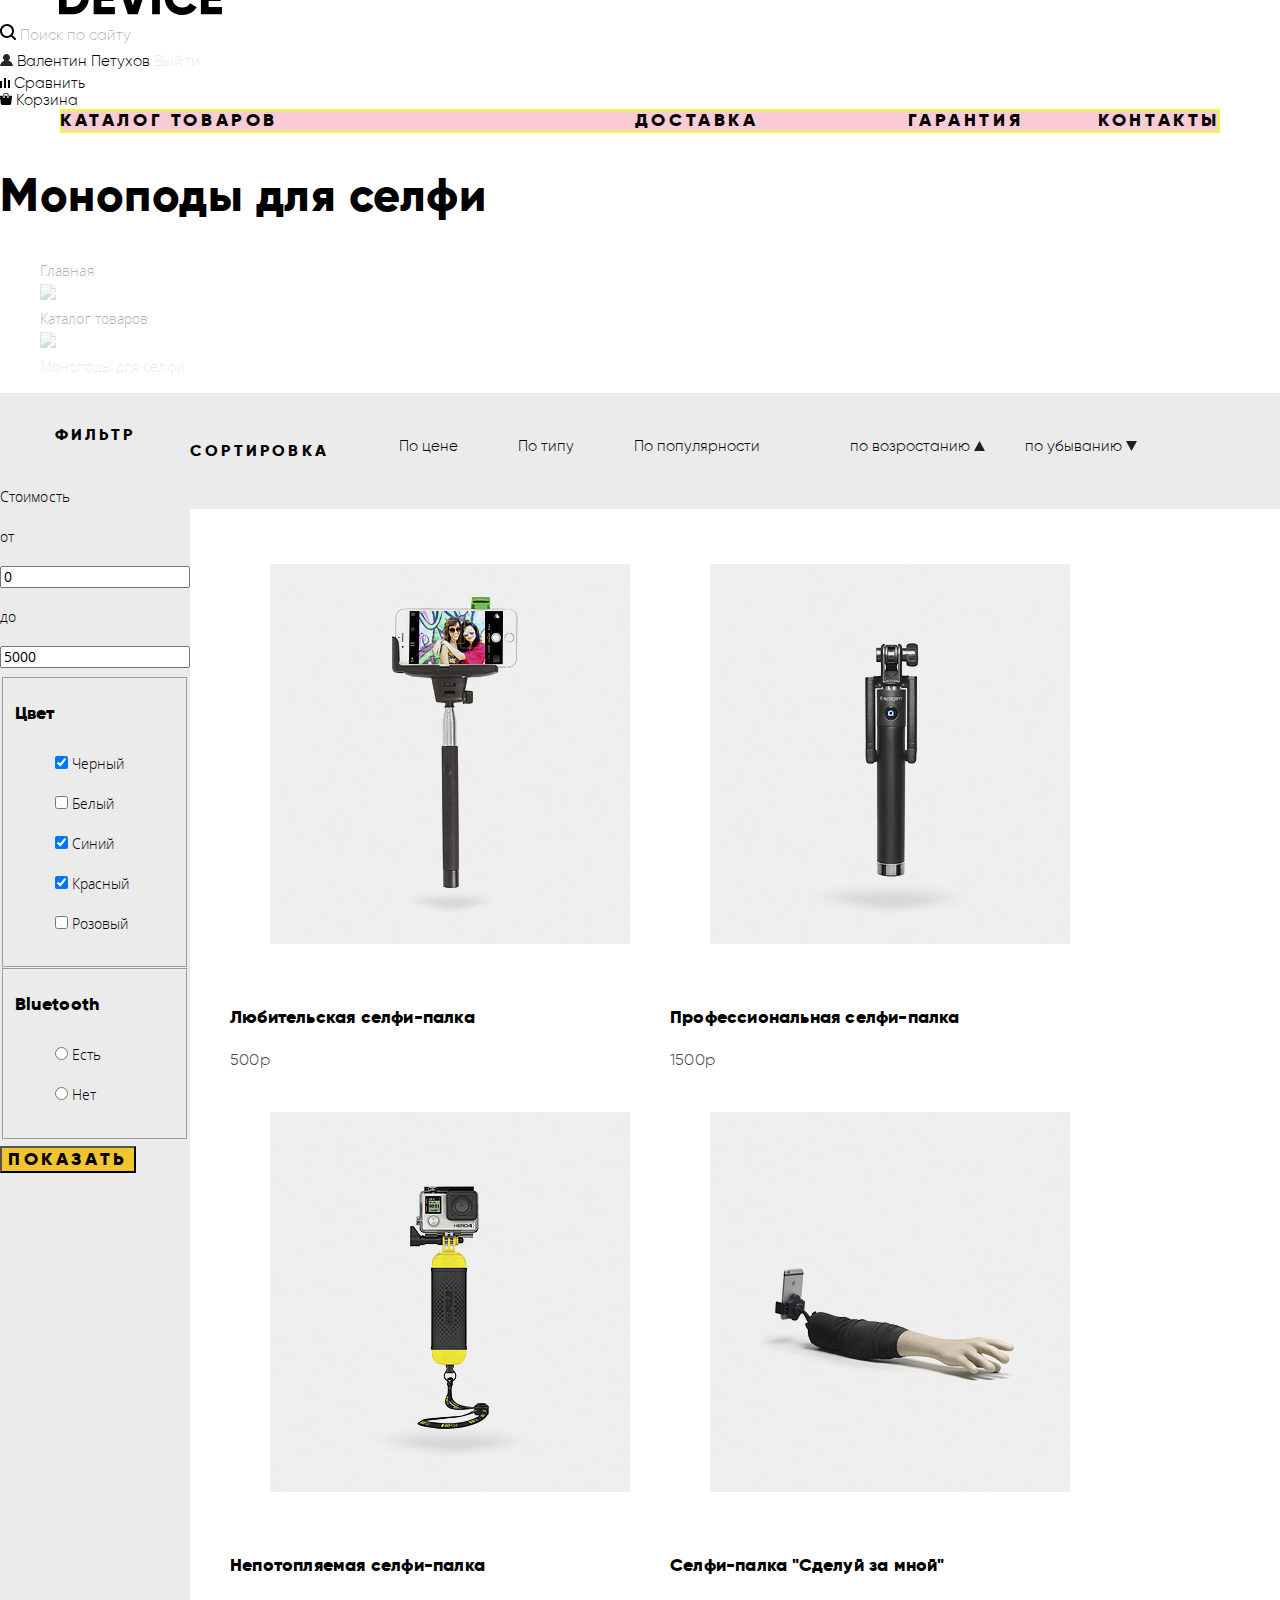
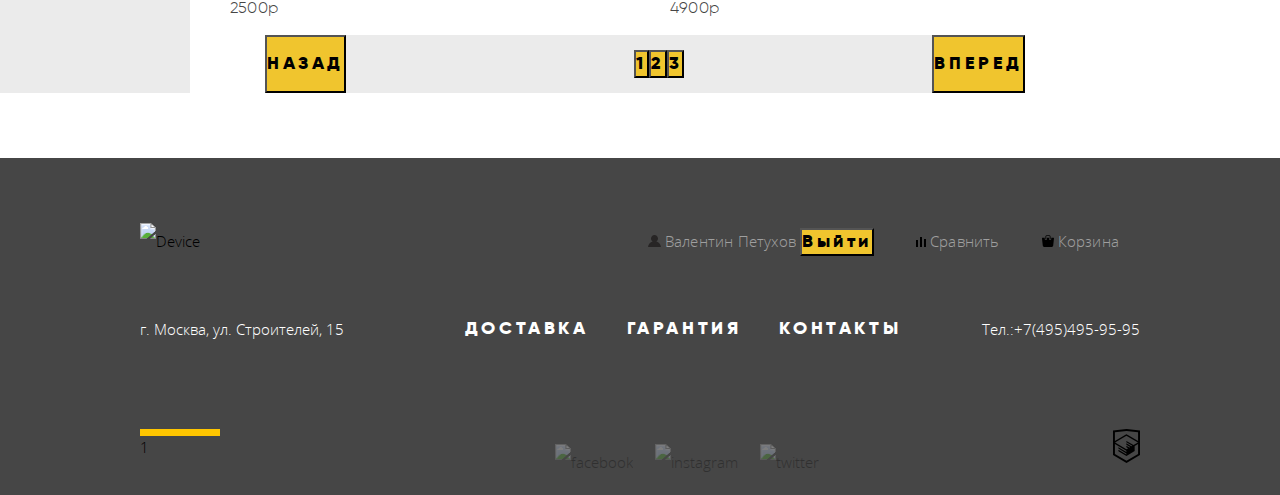
==== catalog.html @ 9c5ea867 "Update catalog.html" ====
<!DOCTYPE html>
<html lang="ru">
<head>
  <meta charset="utf-8">
  <title>Девайс каталог</title>
  <link href="css/normalize.css" rel="stylesheet">
  <link href="css/style.css" rel="stylesheet">
  </head>
  <body>
<header class="main-header">
<nav class="main-navi">
  <a class="main-header-logo" href="index.html">
    <img src="img/logo.svg"
         class="logo" alt="Device логотип"></a>
         <div class="user-navi">
           <div class="menu-items1">
           <img src="img/search.svg" alt="поиск" class="search">
           <a class="seaching" href="search.html">Поиск по сайту</a>
         </div>
         <div class="menu-items2">
           <img src="img/user.svg" alt="Войти" class="user1">
           <a href="login.html">Валентин Петухов</a>
           <a href="#" class="button-exit">Выйти</a>
         </div>
          <div class="menu-items3">
           <img src="img/compare.svg" alt="сравнить" class="compares">
           <a href="compare.html">Сравнить</a>
         </div>
         <div class="menu-items4">
           <img src="img/cart.svg" alt="корзина" class="cart">
           <a href="basket.html">Корзина</a>
         </div>
       </div>
    <div class="site-navigation">
      <ul class="catalog-lists">
          <li><a href="#">Виртуальная реальность</a></li>
          <li><a href="#">Моноподы для селфи</a></li>
          <li><a href="#">Экш-камеры</a></li>
          <li><a href="#">Фитнес-браслеты</a></li>
          <li><a href="#">Умные часы</a></li>
          <li><a href="#">Квадрокоптеры</a></li>
      </ul>
      <ul class="catalog-navigation">
        <li class="catalog-menu"><a href="catalog.html">КАТАЛОГ ТОВАРОВ</a></li>
         <li class="catalog-menu"><a href="#">ДОСТАВКА</a></li>
         <li class="catalog-menu"><a href="#">ГАРАНТИЯ</a></li>
         <li class="catalog-menu"><a href="#">КОНТАКТЫ</a></li>
       </ul>
     </div>
  </nav>
</header>
<main class="container">
  <div class="contant">
<h2 class="head">Моноподы для селфи</h2>
<ul class="breadcrumb">
  <li><a href="index.html">Главная</a></li>
  <li><img src="img/nav-arrow.svg" class="nav-arrow"></li>
  <li><a href="catalog.html">Каталог товаров</a></li>
  <li><img src="img/nav-arrow.svg" class="nav-arrow"></li>
  <li> Моноподы для селфи</li>
</ul>
<div class="main-page">
<section class="filters">
  <h3 class="filter-title">ФИЛЬТР</h3>
  <form class="filter" method="get" action="https://echo.htmlacademy.ru">
    <body>
    <div class="filter-range">
      <div class="filter-range-title">Стоимость</div>
      <div class="range-controls">
        <div class="scale">
          <div class="bar"></div>
        </div>
      <div class="price-controls">
        <label class="min-price">от <input type="text" name="min-price" value="0"></label>
        <label class="max-price">до <input type="text" name="max-price" value="5000"></label>
      </div>
        <div class="range-toggle range-toggle-min"></div>
        <div class="range-toggle range-toggle-max"></div>
      </div>
    </div>
  <fieldset><p class="filter-types"> Цвет</p>
<ul class="filter-color">
  <li class="filter-option">
  <input class="filter-input filter-input-checkbox" type="checkbox"
  name="black"  id="black" checked>
  <label for="black">Черный</label></li>
  <li class="filter-option">
  <input class="filter-input filter-input-checkbox" type="checkbox"
  name="white"  id="white">
  <label for="white">Белый</label></li>
  <li class="filter-option">
  <input class="filter-input filter-input-checkbox" type="checkbox"
  name="blue"  id="blue" checked>
  <label for="blue">Синий</label></li>
  <li class="filter-option">
  <input class="filter-input filter-input-checkbox" type="checkbox"
  name="red"  id="red" checked>
  <label for="red">Красный</label></li>
  <li class="filter-option">
  <input class="filter-input filter-input-checkbox" type="checkbox"
  name="pinl"  id="pink">
  <label for="pink">Розовый</label></li>
</ul>
      </fieldset>
    <fieldset>
      <p class="filter-types">Bluetooth</p>
<ul class="filter-Bluetooth">
      <li class="filter-option">
     <input class="filter-input filter-input-radio" type="radio"
     name="Bluetooth" value="yes" id="filter-Bluetooth-yes">
    <label for="filter-Bluetooth-yes">Есть</label></li>
    <li class="filter-option">
   <input class="filter-input filter-input-radio" type="radio"
   name="Bluetooth" value="no" id="filter-Bluetooth-no">
  <label for="filter-Bluetooth-no">Нет</label></li>
</ul>
</fieldset>
<button type="submit" class="filter-button">ПОКАЗАТЬ</button>
  </form>
  </section>
<div class="monopod-types">
  <section class="sorting">
  <h3 class="sorting-title">СОРТИРОВКА</h3>
  <ul class="sorting-type">
<li class="sort-type"><a href="#">По цене</a></li>
<li class="sort-type"><a href="#">По типу</a></li>
<li class="sort-type"><a href="#">По популярности</a></li>
</ul>
<ul class="sorting-price">
  <li class="sort-price"><a href="#">по возростанию</a>
    <img src="img/icon-up-dir.svg" class="icon-up-dir"></li>
  <li class="sort-price"><a href="#">по убыванию</a>
    <img src="img/icon-down-dir.svg" class="icon-down-dir"></li>
  </ul>
</section>
<section class="monopods">
  <ul class="monopod-item">
    <li><img src="img/item-1-jpg.jpg" alt='Любительская селфи-палка'
     class="item-jpg">
<p class="monopads-name">Любительская селфи-палка</p>
<span class="monopads-price">500р</span></li>
    <li><img src="img/item-2-jpg.jpg" alt='Профессиональная селфи-палка'
     class="item-jpg">
<p class="monopads-name">Профессиональная селфи-палка</p>
<span class="monopads-price">1500р</span></li>
    <li><img src="img/item-3-jpg.jpg" alt='Непотопляемая селфи-палка'
     class="item-jpg">
<p class="monopads-name">Непотопляемая селфи-палка</p>
<span class="monopads-price">2500р</span></li>
    <li><img src="img/item-4-jpg.jpg" alt="Селфи-палка Следуй за мной"
     class="item-jpg">
<p class="monopads-name">Селфи-палка "Сделуй за мной"</p>
<span class="monopads-price">4900р</span></li>
    </ul>
  </section>
    <section class="page">
    <button class="button gallery-button gallery-button-back"
    type="button">НАЗАД</button>
  <div class="pages-button">
    <ul class="pages">
      <li><button class="button gallery-button gallery-button-page1"
          type="button">1</button></li>
      <li><button class="button gallery-button gallery-button-page2"
          type="button">2</button></li>
      <li><button class="button gallery-button gallery-button-page3"
          type="button">3</button></li>
    </ul>
  </div>
    <button class="button gallery-button gallery-button-next"
    type="button">ВПЕРЕД</button>
  </section>
  </div>
</div>
</div>
    </main>
    <footer class="Main-footer">
      <div class="footer-contain">
      <div class="footer-top">
      <a href="index.html"> <img src="img/logo-footer.svg" alt='Device'
           class="footer-logo"></a>
    <section class="user-footer">
      <div class="footer-menu">
      <img src="img/user.svg" alt='Войти' class="footer-user">
      <a href="login.html">Валентин Петухов</a>
      <button class="button" type="submit">Выйти</button>
    </div>
    <div class="footer-menu">
      <img src="img/compare.svg" alt='сравнить' class="footer-compare">
      <a href="compare.html">Сравнить</a>
    </div>
    <div class="footer-menu">
      <img src="img/cart.svg" alt='корзина' class="footer-cart">
      <a href="basket.html">Корзина</a>
    </div>
    </section>
      </div>
      <div class="footer-middle">
  <p class="contact">г. Москва, ул. Строителей, 15</p>
  <ul class="footer-navigation">
  <li class="footer-item"><a href="delivery.html">ДОСТАВКА</a></li>
  <li class="footer-item"><a href="warranty.html">ГАРАНТИЯ</a></li>
  <li class="footer-item"><a href="contacts.html">КОНТАКТЫ</a></li>
</ul>
<p class="contact">Тел.:+7(495)495-95-95</p>
</div>
<div class="footer-bottom">
  <div class="line">1
  </div>
<section class="footer-social">
  <h2 class="visually-hidden">htmlacademy в соцсетях</h2>
  <ul class="social">
  <li class="social-page">
    <a href="https://www.facebook.com/htmlacademy">
       <img src="img/invalid-name1.svg" alt="facebook" class="layer">
     </a>
     </li>
  <li class="social-page">
    <a href="https://www.instagram.com/htmlacademy/">
      <img src="img/invalid-name2.svg" alt="instagram" class="layer">
     </a>
   </li>
  <li class="social-page">
    <a href="https://twitter.com/htmlacademy_ru">
      <img src="img/invalid-name3.svg" alt="twitter" class="layer">
    </a>
  </li>
      </ul>
  </section>
  <a href="https://htmlacademy.ru/intensive/htmlcss">
    <img src="img/logo-html.svg" alt='html-academy логотип'
     class="logo-html"></a>
   </div>
 </div>
      </footer>
    </body>
  </html>
---- css/style.css ----
@font-face {
  font-family:'Gilroy';
  src: url('../web/gilroylight.woff2') format('woff2');
  src: url('../web/gilroylight.woff') format('woff');
  font-weight: 300;
  font-style: normal;
}

@font-face {
  font-family:'Gilroy';
  src: url('../web/gilroyextrabold.woff2') format('woff2');
  src: url('../web/gilroyextrabold.woff') format('woff');
  font-weight: 800;
  font-style: normal;
}

@font-face {
  font-family:'Opensans';
  src: url('../web/opensans.woff2') format('woff2');
  src: url('../web/opensans.woff') format('woff');
  font-weight: 400;
  font-style: normal;
}

@font-face {
  font-family:'Opensans';
  src: url('../web/opensanslight.woff2') format('woff2');
  src: url('../web/opensanslight.woff') format('woff');
  font-weight: 300;
  font-style: normal;
}

body {
  margin: 0;
  padding: 0;

  font-family: Gilroy, "Arial Black", sans-serif;
  font-size: 15px;
  font-weigth: 300;
  line-heigth: 2;
  text-transform: "uppercase";
  background-color: #ffffff;
}

a {
  text-decoration: none;
  color: #000000;
}

a:hover {
  opacity: 0.6;
}

a:active {
  opacity:0.3;
}

h2 {
  font-family: Gilroy, "Arial Black", sans-serif;
  font-size: 47px;
  font-weight: 800;
  line-height: 1.02;
  letter-spacing: 0.5px;
  color: #000000;
}

img {
  max-width: 100%;
  height: auto;
}

.visually-hidden:not(:focus):not(:active),
input[type="checkbox"].visually-hidden,
input[type="radio"].visually-hidden {
  position: absolute;

  width: 1px;
  height: 1px;
  margin: -1px;
  border: 0;
  padding: 0;

  white-space: nowrap;

  clip-path: inset(100%);
  clip: rect(0 0 0 0);
  overflow: hidden;
}

.logo{
padding: 0px;
margin-left: 59px;
margin-top: -20px;
margin-bottom: 5px;
}

.main-navigation {
  font-family: OpenSans, Arial, sans-serif;
  font-size: 15px;
  font-weight: 300;
  line-height: 2;
  letter-spacing: 0.2px;
  color: #000000;
  background-color: #f7e296;

  width: auto;
  min-height: 300px;
  margin: 40px 140px;
  padding: 0;
}

.user-navigation {
  font-family: OpenSans, Arial, sans-serif;
  font-size: 15px;
  font-weight: 300;
  line-height: 2;
  letter-spacing: 0.15px;

  padding: 0px;
  margin-left: 60px;
  margin-right: 60px;
  margin-top: 35px;
  margin-bottom: 51px;


  display: flex;
  justify-content: space-between;

  background: rgba(234, 255, 45, 0.2);
  box-shadow: inset 0 0 0 2px rgb(234, 255, 45);
}

.main-menu{
  padding: 0px;
  margin: 0px;
  list-style: none;

  display: flex;
}

.menu {
  padding: 0;
  padding-left: 40px;
}

.menu.item1 {
  width: 440px;
  padding: 0;
}

.seaching {
  color: rgba(0, 0, 0, 0.3);
}

.site-navigation {
  font-family: Gilroy, "Arial Black", sans-serif;
  font-size: 18px;
  font-weight: 800;
  line-height: 1.33;
  letter-spacing: 3.6px;
  color: #000000;

  margin-left: 60px;
  margin-right: 60px;

  background: rgba(234, 0, 45, 0.2);
  box-shadow: inset 0 0 0 2px rgb(234, 255, 45);
}

.catalog-navigation {
  display: flex;
  padding: 0;
  margin: 0;
}

.catalog-navigation li:nth-child(1) {
  width: 500px;
  margin: 0;
  }

.catalog-navigation li:nth-last-child(1) {
  margin: 0;
}

.catalog-menu {
  display: flex;
  justify-content: space-between;
  padding: 0;
  margin: 0 auto;
}

.catalog-lists {
  display: none;
}

li.catalog-menu.1:hover .catalog-list {
  display: block;
}

.visually-hidden {
  position: absolute;

  width: 1px;
  height: 1px;

  clip: rect(0, 0, 0, 0);
}

.slides{
  min-width: 1129px;
  margin-bottom: 106px;
}

.container2 {
  width: 1129px;
  margin: 0 auto;
  padding: 0 20px;
}

.slider {
  position: relative;

  color: #000000;
}

.slider-list {
  margin: 0;
  padding: 0;

  list-style: none;
}

.slide {
  display:
}

.slider-item {
  min-height: 490px;
  display: flex;
  justify-content:space-between;


  background: rgba(234, 0, 45, 0.2);
  box-shadow: inset 0 0 0 2px rgb(234, 0, 45);
}

.slider-img {
  width: 530px;
  padding: 0;
  margin: 0;
}

.slider-text {
  width: 600px;
  padding: 0px;
  margin: 0px;

  position: relative;
}

.slide-title {
  margin: 0 auto;
  margin-bottom: 30px;

  font-size: 47px;
  line-height: 56px;
  font-weight: 800;
}

.good{
  padding: 0px;
  margin: 0px;
  margin-bottom: 62px;
}

.button {
    font-family: Gilroy, "Arial Black", sans-serif;
    font-size: 18px;
    font-weight: 800;
    line-height: 1.33;
    letter-spacing: 3.6px;
    color: #000000;
    background-color: #f0c52e;

    padding: 0px;
    margin: 0px;
}

.table {
  padding: 0px;
  margin: 0px;
  margin-top: 76px;
}

.button:hover {
  background: linear-gradient(to bottom, #f58669 0%, #ec6f5e 100%);
  box-shadow: 0 2px 2px rgba(172, 16, 0, 1);
}

.button:active {
  background: linear-gradient(to bottom, #d84732 0%, #e1613e 100%);
  box-shadow: inset 0 2px 2px rgba(172, 16, 0, 1);
}

.slider-controls {
  position: absolute;
  top: 50px;
  right: 50px;
  z-index: 0;

  font-size: 0;
}

.slider-controls label {
  display: inline-block;
  width: 12px;
  height: 12px;
  margin-right: 8px;

  vertical-align: top;

  background-color: transparent;
  border: 2px solid #000000;
  border-radius: 50%;
  cursor: pointer;
}

#product-1:checked ~ .slides #slide1,
#product-2:checked ~ .slides #slide2,
#product-3:checked ~ .slides #slide3 {
  display: flex;
}

#product-1:checked ~ .slides label[for="product-1"],
#product-2:checked ~ .slides label[for="product-2"],
#product-3:checked ~ .slides label[for="product-3"] {
  background-color: #000000;
}

.catalog-lists {
  font-family: OpenSans, Arial, sans-serif;
  font-size: 15px;
  font-weight: 300;
  line-height: 2.4;
  letter-spacing: 0.2px;
  color: #000000;
  list-style: none;
}

.catalog-navigation {
  list-style: none;
}

.connect {
justify-content: space-around;}

.about-us,
.contacts {
 font-family: OpenSans, Arial, sans-serif;
 font-size: 15px;
 font-weight: 300;
 line-height: 2;
 color: #464646;
 margin: 95px 139px;
 }

 .mapjpg {
   margin-top: 45px;
   margin-bottom: 80px;
 }

 .about-us {
   width: 462px;
 }

 .connect {
   display:flex;
 }

.delivery-company {
  font-family: Gilroy, "Arial Black", sans-serif;
  font-size: 16px;
  font-weight: 800;
  line-height: 2.5;
  color: #000000;
  list-style: none;

  margin-top: 80px;
  margin-bottom: 80px;
}

.delivery-about {
  min-height: 315px;
}

.choose {
  min-height: 90px;
}

.more {
  font-family: Gilroy, "Arial Black", sans-serif;
  font-size: 18px;
  font-weight: 800;
  line-height: 1.33;
  letter-spacing: 3.6px;
  color: #000000;
  background-color: #f0c52e;
}

.good {
  font-family: OpenSans, Arial, sans-serif;
  font-size: 15px;
  font-weight: 300;
  line-height: 2;
  letter-spacing: 0.2px;
  color: #464646;
}

.descriotion-value {
  font-family: Gilroy, "Arial Black", sans-serif;
  font-size: 36px;
  font-weight: 300;
  line-height: 1.33;
  letter-spacing: 0.4px;
  color: #000000;
}

.descriotion-name {
  font-family: OpenSans, Arial, sans-serif;
  font-size: 13px;
  font-weight: 300;
  line-height: 1.54;
  letter-spacing: 0.1px;
  color: #464646;
}

.goods-navigation {
  font-family: Gilroy, "Arial Black", sans-serif;
  font-size: 18px;
  font-weight: 800;
  line-height: 1.33;
  letter-spacing: 0.2px;
  color: #000000;
  margin: 120px 140px;
  padding: 0;
}

.products-catalog {
  width: 1160px;
  margin: 0 auto;
  display:flex;
  list-style: none;
  justify-content: space-between;

  font-family: Gilroy, "Arial Black", sans-serif;
  font-size: 18px;
  font-weight: 800;
  line-height: 1.33;
  letter-spacing: 0.2px;
  color: #000000;
}

.products-item {
  max-width: 160px;
  padding: 0px;
  margin: 20px;
}

.navi-catalog {
  width: 160px;
  height: 160px;
  margin-bottom: 39px;

  background-color: rgba(240, 197, 46, 0.5);
  display: flex;
  justify-content: center;
  align-items:center;
}

.user-sell {
  font-family: Gilroy, "Arial Black", sans-serif;
  font-size: 18px;
  font-weight: 800;
  letter-spacing: 3.6px;
  background: #e5e5e5;
  list-style: none;

  /*position: absolute;*/
}

.slides-page {
  display: flex;
  min-height: 288px;
  justify-content: center;
}

.slide-title2 {
  margin-bottom: 30px;

  font-size: 47px;
  line-height: 56px;
  font-weight: 800;
  }

.foruser {
  width: 160px;
  height: 6px;
  background-color: #f0c52e;
  margin-bottom: 55px;
}

.sell {
  background: #e5e5e5;
  list-style: none;
  width: 100%;
}

.brend{
  margin: 0 auto;
}

.brends {
  opacity: 0.2;
  list-style: none;
  margin: 94px 140px;
  display: flex;
}

.brends-logo {
  margin: 0 20px;
}

.brends:hover {
  opacity: 1;
}

.modal,
.visually-hidden {
  display: none;
}

footer {
   font-family: OpenSans, Arial, sans-serif;
   font-size: 15px;
   font-weight: 300;
   line-height: 2.4;
   background-color: #464646;
}

.user-footer a {
   opacity: 0.7;
   font-family: OpenSans, Arial, sans-serif;
   font-size: 15px;
   font-weight: 300;
   line-height: 2.4;
   letter-spacing: 0.2px;
   color: rgba(255, 255, 255, 0.7);
}

.footer-navigation {
  font-family: Gilroy, "Arial Black", sans-serif;
  font-size: 18px;
  font-weight: 800;
  line-height: 1.33;
  letter-spacing: 3.6px;
  color: #ffffff;
  list-style: none;
}

.footer-navigation a {
  color: #ffffff;
  align-items: center;
}

.contact {
  font-family: OpenSans, Arial, sans-serif;
  font-size: 15px;
  font-weight: 300;
  line-height: 2;
  color: #ffffff;
}

.social {
  opacity: 0.3;
  display: flex;
  list-style: none;
}

.footer-top {
  display:flex;
  justify-content: space-between;
  padding-top: 65px;
  margin: 0 140px;
  margin-top: 65px;
  margin-bottom: 40px;
}

.user-footer {
  display: flex;
}

.footer-menu {
padding: 0 21px;
  }

.footer-middle {
  display:flex;
  justify-content: space-between;
  margin: 0 140px;
  margin-bottom: 70px;
}

.footer-navigation {
  display: flex;
}

.footer-item {
padding: 0 19px;
}

.footer-bottom {
  display:flex;
  justify-content: space-between;
  margin: 0 140px;
}

.social-page {
padding: 0 11px;
}

.line {
  width: 80px;
  height: 7px;
  background-color: #ffc600;
}

.button-exit {
  opacity: 0.3;
  font-family: OpenSans, Arial, sans-serif;
  font-size: 15px;
  font-weight: 300;
  line-height: 2;
  letter-spacing: 0.2px;
  color: rgba(0, 0, 0, 0.3);
}

.breadcrumb {
  list-style: none;
}

.breadcrumb {
 opacity: 0.3;
 font-family: OpenSans, Arial, sans-serif;
 font-size: 14px;
 font-weight: 300;
 line-height: 1.71;
 letter-spacing: 0.1px;
 color: rgba(0, 0, 0, 0.3);
}

h3 {
  font-family: Gilroy, "Arial Black", sans-serif;
  font-size: 16px;
  font-weight: 800;
  line-height: 1.5;
  letter-spacing: 3.2px;
  color: #000000;
}

.main-page {
  display: flex;
}

.monopod-types {
  display: flex;
}

.sorting {
  width: 1479px;
  display: flex;
  background-color: #ebebeb;
  padding-top: 30px;
  padding-bottom: 30px;
}

.filters {
  width: 467px;
  background-color: #ebebeb;
}

.filter-title {
  padding: 0;
  margin: 30px auto;
  text-align: center;
}

.filter-color {
  list-style: none;
}

.filter-Bluetooth {
  list-style: none;
}

.sorting-type {
  list-style: none;
  display: flex;
}

.sorting-price {
  list-style: none;
  display: flex;
}

.monopods {
  width: 1000px;
  display: flex;
  list-style: none;
  flex-wrap: wrap;
}

.monopod-types {
  width: 1439px;
  list-style: none;
  display: flex;
  flex-wrap: wrap;
}

.monopod-item {
  list-style: none;
  display: flex;
  flex-wrap: wrap;
}

.item-jpg {
  padding: 0px;
  margin: 40px;
}

.page {
  width: 760px;
  display: flex;
  justify-content: space-between;
  margin-left: 75px;
  margin-right: 140px;
}

.pages {
  list-style: none;
  display: flex;
}

.filters {
  font-family: OpenSans, Arial, sans-serif;
  font-size: 14px;
  font-weight: 300;
  line-height: 2.86;
  letter-spacing: 0.1px;
  color: #000000;
}

.filter-types {
  font-family: Gilroy, "Arial Black", sans-serif;
  font-size: 18px;
  font-weight: 800;
  line-height: 1.33;
  letter-spacing: 0.2px;
  color: #000000;
}

.filter-button {
  font-family: Gilroy, "Arial Black", sans-serif;
  font-size: 18px;
  font-weight: 800;
  letter-spacing: 3.6px;
  color: #000000;
  background-color: #f0c52e;
}

.sorting-types {
  font-family: OpenSans, Arial, sans-serif;
  font-size: 14px;
  line-height: 1.29;
  color: #000000;
}

.sort-type {
  margin: 0 30px;
}

.sort-price {
  margin: 0 20px;
}

.monopads-name {
  font-family: Gilroy "Arial Black", sans-serif;
  font-size: 18px;
  font-weight: 800;
  line-height: 1.33;
  letter-spacing: 0.2px;
  color: #000000;
}

.monopads-price {
  font-family: Gilroy, "Arial Black", sans-serif;
  font-size: 16px;
  font-weight: 300;
  line-height: 1.5;
  letter-spacing: 0.2px;
  color: #464646;
}

.page {
  background-color: #ebebeb;
}
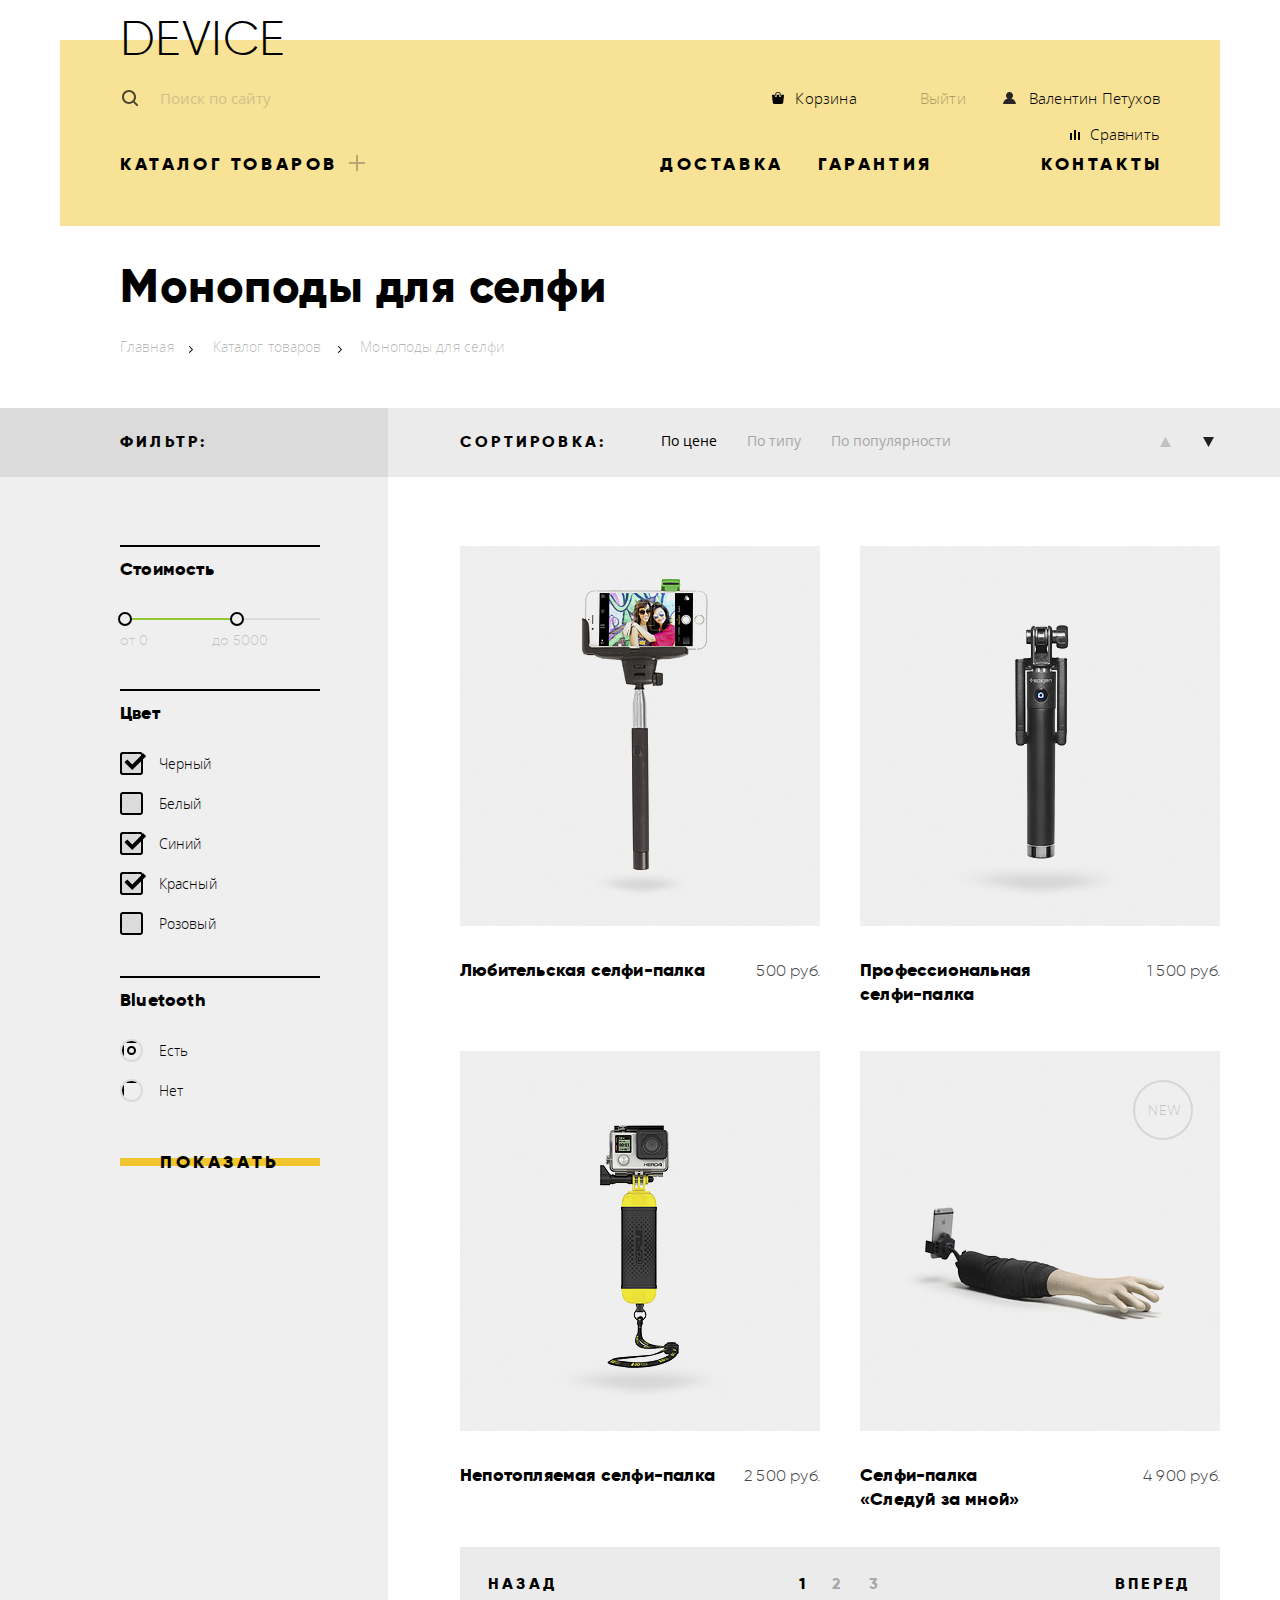
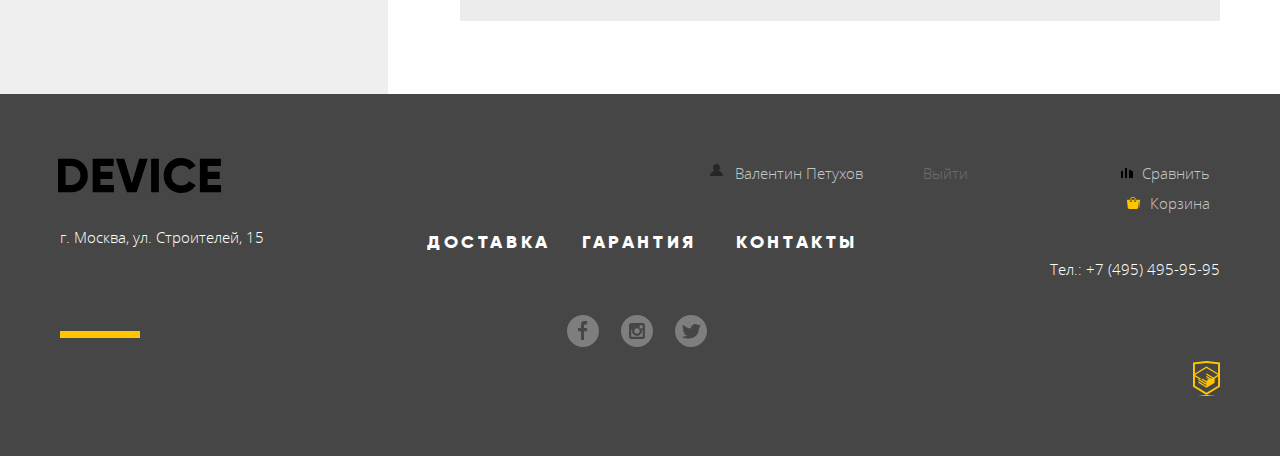
==== commit bec7a0bf: "Update catalog.html" ====
--- a/catalog.html
+++ b/catalog.html
@@ -1,236 +1,227 @@
+
 <!DOCTYPE html>
 <html lang="ru">
 <head>
   <meta charset="utf-8">
-  <title>Девайс каталог</title>
-  <link href="css/normalize.css" rel="stylesheet">
-  <link href="css/style.css" rel="stylesheet">
-  </head>
-  <body>
-<header class="main-header">
-<nav class="main-navi">
-  <a class="main-header-logo" href="index.html">
-    <img src="img/logo.svg"
-         class="logo" alt="Device логотип"></a>
-         <div class="user-navi">
-           <div class="menu-items1">
-           <img src="img/search.svg" alt="поиск" class="search">
-           <a class="seaching" href="search.html">Поиск по сайту</a>
-         </div>
-         <div class="menu-items2">
-           <img src="img/user.svg" alt="Войти" class="user1">
-           <a href="login.html">Валентин Петухов</a>
-           <a href="#" class="button-exit">Выйти</a>
-         </div>
-          <div class="menu-items3">
-           <img src="img/compare.svg" alt="сравнить" class="compares">
-           <a href="compare.html">Сравнить</a>
-         </div>
-         <div class="menu-items4">
-           <img src="img/cart.svg" alt="корзина" class="cart">
-           <a href="basket.html">Корзина</a>
-         </div>
-       </div>
-    <div class="site-navigation">
-      <ul class="catalog-lists">
-          <li><a href="#">Виртуальная реальность</a></li>
-          <li><a href="#">Моноподы для селфи</a></li>
-          <li><a href="#">Экш-камеры</a></li>
-          <li><a href="#">Фитнес-браслеты</a></li>
-          <li><a href="#">Умные часы</a></li>
-          <li><a href="#">Квадрокоптеры</a></li>
+  <title>HTML Academy: Девайс</title>
+  <link rel="stylesheet" href="css/normalize.css">
+  <link rel="stylesheet" href="css/style.css">
+</head>
+<body>
+  <header class="catalog-header container">
+    <div class="center clearfix">
+        <a class="logo" href="index.html">
+          DEVICE
+        </a>
+      <form class="search-form" action="https://echo.htmlacademy.ru" method="post">
+        <input type="search" name="search" placeholder="Поиск по сайту">
+        <input type="submit" name="submit" value="Найти">
+      </form>
+      <div class="user-block">
+        <a class="enter" href="profile.html">Валентин Петухов</a>
+        <a class="exit" href="logout.html">Выйти</a>
+        <a class="basket" href="basket.html">Корзина</a>
+        <a class="compare" href="compare.html">Сравнить</a>
+      </div>
+      <nav class="main-nav">
+        <ul class="main-catalog">
+          <li>
+            <a class="index-catalog main-links" href="catalog.html">Каталог товаров</a>
+            <ul class="catalog-add">
+              <li><a href="virtual.html">Виртуальная реальность</a></li>
+              <li><a href="bracelets.html">Фитнесс-браслеты</a></li>
+              <li><a href="cameras.html">Квадрокоптеры</a></li>
+              <li><a href="monopods.html">Моноподы для селфи</a></li>
+              <li><a href="clocks.html">Умные часы</a></li>
+              <li><a href="cameras.html">Экшн-камеры</a></li>
+            </ul>
+          </li>
+          <li><a class="main-links" href="delivery.html">Доставка</a></li>
+          <li><a class="main-links" href="warranty.html">Гарантия</a></li>
+          <li><a class="main-links" href="contacts.html">Контакты</a></li>
+        </ul>
+      </nav>
+    </div>
+  </header>
+  <main class="catalog-main">
+    <section class="catalog-tittle container">
+      <h1>Моноподы для селфи</h1>
+      <ul class="breadscrumbs">
+        <li>
+          <a href="index.html">Главная</a>
+        </li>
+        <li>
+          <a href="#">Каталог товаров</a>
+        </li>
+        <li>
+          <a class="current">Моноподы для селфи</a>
+        </li>
       </ul>
-      <ul class="catalog-navigation">
-        <li class="catalog-menu"><a href="catalog.html">КАТАЛОГ ТОВАРОВ</a></li>
-         <li class="catalog-menu"><a href="#">ДОСТАВКА</a></li>
-         <li class="catalog-menu"><a href="#">ГАРАНТИЯ</a></li>
-         <li class="catalog-menu"><a href="#">КОНТАКТЫ</a></li>
-       </ul>
-     </div>
-  </nav>
-</header>
-<main class="container">
-  <div class="contant">
-<h2 class="head">Моноподы для селфи</h2>
-<ul class="breadcrumb">
-  <li><a href="index.html">Главная</a></li>
-  <li><img src="img/nav-arrow.svg" class="nav-arrow"></li>
-  <li><a href="catalog.html">Каталог товаров</a></li>
-  <li><img src="img/nav-arrow.svg" class="nav-arrow"></li>
-  <li> Моноподы для селфи</li>
-</ul>
-<div class="main-page">
-<section class="filters">
-  <h3 class="filter-title">ФИЛЬТР</h3>
-  <form class="filter" method="get" action="https://echo.htmlacademy.ru">
-    <body>
-    <div class="filter-range">
-      <div class="filter-range-title">Стоимость</div>
-      <div class="range-controls">
-        <div class="scale">
-          <div class="bar"></div>
-        </div>
-      <div class="price-controls">
-        <label class="min-price">от <input type="text" name="min-price" value="0"></label>
-        <label class="max-price">до <input type="text" name="max-price" value="5000"></label>
-      </div>
-        <div class="range-toggle range-toggle-min"></div>
-        <div class="range-toggle range-toggle-max"></div>
+    </section>
+    <section class="tittles-wr">
+      <div class="container">
+        <h2 class="filter-tittle">Фильтр:</h2>
+        <div class="catalog-sort">
+          <h2>Сортировка:</h2>
+          <div class="catalog-sort-direction">
+             <a class="btn-up" href="#">up</a>
+             <a class="btn-down current">down</a>
+          </div>
+          <div class="catalog-sort-type">
+             <a class="current">По цене</a>
+             <a href="#">По типу</a>
+             <a href="#">По популярности</a>
+          </div>
+        </div>
+      </div>
+    </section>
+    <section class="content-wr">
+      <div class="height-alignment container">
+        <div class="catalog-filter">
+          <form class="filter-form" action="https://echo.htmlacademy.ru" method="post">
+            <fieldset>
+              <legend class="form-legend">Стоимость</legend>
+              <div class="range-controls">
+                <div class="scale">
+                  <div class="bar"></div>
+                </div>
+                <div class="toggle toggle-min"></div>
+                <div class="toggle toggle-max"></div>
+              </div>
+              <div class="selected-price">
+                <span>от 0</span>
+                <span>до 5000</span>
+              </div>
+            </fieldset>
+            <fieldset>
+              <legend class="form-legend">Цвет</legend>
+              <input class="filter-checkbox" type="checkbox" name="black" id="black" checked>
+              <label for="black">Черный</label>
+              <input class="filter-checkbox" type="checkbox" name="white" id="white">
+              <label for="white">Белый</label>
+              <input class="filter-checkbox" type="checkbox" name="blue" id="blue" checked>
+              <label for="blue">Синий</label>
+              <input class="filter-checkbox" type="checkbox" name="red" id="red" checked>
+              <label for="red">Красный</label>
+              <input class="filter-checkbox" type="checkbox" name="pink" id="pink">
+              <label for="pink">Розовый</label>
+            </fieldset>
+            <fieldset>
+              <legend class="form-legend">Bluetooth</legend>
+              <input class="filter-radio" type="radio" value="Есть" name="bluetooth" id="bth-yes" checked>
+              <label for="bth-yes">Есть</label>
+              <input class="filter-radio" type="radio" value="Нет" name="bluetooth" id="bth-no">
+              <label for="bth-no">Нет</label>
+            </fieldset>
+            <button class="device-btn" type="submit">Показать</button>
+          </form>
+        </div>
+        <div class="catalog-items">
+          <div class="found-items">
+            <article class="object-item">
+              <img class="object-img" src="img/item-1-jpg.jpg" width="360" height="380" alt="item-1">
+              <div class="object-action">
+                <a class="object-action-buy device-btn" href="basket.html">В корзину</a>
+                <a class="object-action-compare" href="#">Добавить к сравнению</a>
+              </div>
+              <a class="object-name" href="amateur-selfie-stick.html">Любительская селфи-палка</a>
+              <span>500 руб.</span>
+            </article>
+            <article class="object-item">
+              <img class="object-img" src="img/item-2-jpg.jpg" width="360" height="380" alt="item-2">
+              <div class="object-action">
+                <a class="object-action-buy device-btn" href="basket.html">В корзину</a>
+                <a class="object-action-compare" href="#">Добавить к сравнению</a>
+              </div>
+              <a class="object-name" href="pro-selfie-stick.html">
+                Профессиональная<br>
+                селфи-палка
+              </a>
+              <span>1 500 руб.</span>
+            </article>
+            <article class="object-item">
+              <img class="object-img" src="img/item-3-jpg.jpg" width="360" height="380" alt="item-3">
+              <div class="object-action">
+                <a class="object-action-buy device-btn" href="basket.html">В корзину</a>
+                <a class="object-action-compare" href="#">Добавить к сравнению</a>
+              </div>
+              <a class="object-name" href="unsinkable-selfie-stick.html">Непотопляемая селфи-палка</a>
+              <span>2 500 руб.</span>
+            </article>
+            <article class="object-item new">
+              <img class="object-img" src="img/item-4-jpg.jpg" width="360" height="380" alt="item-4">
+              <div class="object-action">
+                <a class="object-action-buy device-btn" href="basket.html">В корзину</a>
+                <a class="object-action-compare" href="#">Добавить к сравнению</a>
+              </div>
+              <a class="object-name" href="follow-me-selfie-stick.html">
+                Селфи-палка<br>
+                «Следуй за мной»
+              </a>
+              <span>4 900 руб.</span>
+            </article>
+          </div>
+          <ul class="catalog-nav">
+            <li class="catalog-nav-prev">
+              <a class="nav-prev-next" href="#/prev/">Назад</a>
+            </li>
+            <li>
+              <a class="current">1</a>
+            </li>
+            <li>
+              <a href="#/2/">2</a>
+            </li>
+            <li>
+              <a href="#/3/">3</a>
+            </li>
+            <li class="catalog-nav-next">
+              <a class="nav-prev-next" href="#/next/">Вперед</a>
+            </li>
+          </ul>
+        </div>
+      </div>
+    </section>
+  </main>
+  <footer class="index-footer">
+    <div class="container clearfix">
+      <div class="footer-left">
+        <a href="index.html">
+          <img src="img/logo.svg" class="logo-footer">
+        </a>
+        <p>
+          г. Москва, ул. Строителей, 15
+        </p>
+      </div>
+      <div class="footer-center">
+        <div class="footer-links">
+          <a href="delivery.html">Доставка</a>
+          <a href="warranty.html">Гарантия</a>
+          <a href="contacts.html">Контакты</a>
+        </div>
+        <div class="footer-social">
+          <a class="social-btn social-btn-fb" href="https://www.facebook.com/device-shop/">
+            <img src="img/invalid-name1.svg" class="layer">Фейсбук</a>
+          <a class="social-btn social-btn-inst" href="https://www.instagram.com/device-shop/">
+            <img src="img/invalid-name2.svg" class="layer">Инстаграм</a>
+          <a class="social-btn social-btn-tw" href="https://twitter.com/device-shop/">
+            <img src="img/invalid-name3.svg" class="layer">Твиттер</a>
+        </div>
+      </div>
+      <div class="footer-right">
+        <div class="footer-user-block catalog">
+          <a class="enter" href="profile.html">Валентин Петухов</a>
+          <a class="exit" href="logout.html">Выйти</a>
+          <a class="footer-compare" href="compare.html">Сравнить</a>
+          <a class="footer-basket" href="basket.html">Корзина</a>
+        </div>
+        <div class="telephone">
+          Тел.: +7 (495) 495-95-95
+        </div>
+        <div class="copyright">
+          <a href="https://htmlacademy.ru">HTML Academy</a>
+        </div>
       </div>
     </div>
-  <fieldset><p class="filter-types"> Цвет</p>
-<ul class="filter-color">
-  <li class="filter-option">
-  <input class="filter-input filter-input-checkbox" type="checkbox"
-  name="black"  id="black" checked>
-  <label for="black">Черный</label></li>
-  <li class="filter-option">
-  <input class="filter-input filter-input-checkbox" type="checkbox"
-  name="white"  id="white">
-  <label for="white">Белый</label></li>
-  <li class="filter-option">
-  <input class="filter-input filter-input-checkbox" type="checkbox"
-  name="blue"  id="blue" checked>
-  <label for="blue">Синий</label></li>
-  <li class="filter-option">
-  <input class="filter-input filter-input-checkbox" type="checkbox"
-  name="red"  id="red" checked>
-  <label for="red">Красный</label></li>
-  <li class="filter-option">
-  <input class="filter-input filter-input-checkbox" type="checkbox"
-  name="pinl"  id="pink">
-  <label for="pink">Розовый</label></li>
-</ul>
-      </fieldset>
-    <fieldset>
-      <p class="filter-types">Bluetooth</p>
-<ul class="filter-Bluetooth">
-      <li class="filter-option">
-     <input class="filter-input filter-input-radio" type="radio"
-     name="Bluetooth" value="yes" id="filter-Bluetooth-yes">
-    <label for="filter-Bluetooth-yes">Есть</label></li>
-    <li class="filter-option">
-   <input class="filter-input filter-input-radio" type="radio"
-   name="Bluetooth" value="no" id="filter-Bluetooth-no">
-  <label for="filter-Bluetooth-no">Нет</label></li>
-</ul>
-</fieldset>
-<button type="submit" class="filter-button">ПОКАЗАТЬ</button>
-  </form>
-  </section>
-<div class="monopod-types">
-  <section class="sorting">
-  <h3 class="sorting-title">СОРТИРОВКА</h3>
-  <ul class="sorting-type">
-<li class="sort-type"><a href="#">По цене</a></li>
-<li class="sort-type"><a href="#">По типу</a></li>
-<li class="sort-type"><a href="#">По популярности</a></li>
-</ul>
-<ul class="sorting-price">
-  <li class="sort-price"><a href="#">по возростанию</a>
-    <img src="img/icon-up-dir.svg" class="icon-up-dir"></li>
-  <li class="sort-price"><a href="#">по убыванию</a>
-    <img src="img/icon-down-dir.svg" class="icon-down-dir"></li>
-  </ul>
-</section>
-<section class="monopods">
-  <ul class="monopod-item">
-    <li><img src="img/item-1-jpg.jpg" alt='Любительская селфи-палка'
-     class="item-jpg">
-<p class="monopads-name">Любительская селфи-палка</p>
-<span class="monopads-price">500р</span></li>
-    <li><img src="img/item-2-jpg.jpg" alt='Профессиональная селфи-палка'
-     class="item-jpg">
-<p class="monopads-name">Профессиональная селфи-палка</p>
-<span class="monopads-price">1500р</span></li>
-    <li><img src="img/item-3-jpg.jpg" alt='Непотопляемая селфи-палка'
-     class="item-jpg">
-<p class="monopads-name">Непотопляемая селфи-палка</p>
-<span class="monopads-price">2500р</span></li>
-    <li><img src="img/item-4-jpg.jpg" alt="Селфи-палка Следуй за мной"
-     class="item-jpg">
-<p class="monopads-name">Селфи-палка "Сделуй за мной"</p>
-<span class="monopads-price">4900р</span></li>
-    </ul>
-  </section>
-    <section class="page">
-    <button class="button gallery-button gallery-button-back"
-    type="button">НАЗАД</button>
-  <div class="pages-button">
-    <ul class="pages">
-      <li><button class="button gallery-button gallery-button-page1"
-          type="button">1</button></li>
-      <li><button class="button gallery-button gallery-button-page2"
-          type="button">2</button></li>
-      <li><button class="button gallery-button gallery-button-page3"
-          type="button">3</button></li>
-    </ul>
-  </div>
-    <button class="button gallery-button gallery-button-next"
-    type="button">ВПЕРЕД</button>
-  </section>
-  </div>
-</div>
-</div>
-    </main>
-    <footer class="Main-footer">
-      <div class="footer-contain">
-      <div class="footer-top">
-      <a href="index.html"> <img src="img/logo-footer.svg" alt='Device'
-           class="footer-logo"></a>
-    <section class="user-footer">
-      <div class="footer-menu">
-      <img src="img/user.svg" alt='Войти' class="footer-user">
-      <a href="login.html">Валентин Петухов</a>
-      <button class="button" type="submit">Выйти</button>
-    </div>
-    <div class="footer-menu">
-      <img src="img/compare.svg" alt='сравнить' class="footer-compare">
-      <a href="compare.html">Сравнить</a>
-    </div>
-    <div class="footer-menu">
-      <img src="img/cart.svg" alt='корзина' class="footer-cart">
-      <a href="basket.html">Корзина</a>
-    </div>
-    </section>
-      </div>
-      <div class="footer-middle">
-  <p class="contact">г. Москва, ул. Строителей, 15</p>
-  <ul class="footer-navigation">
-  <li class="footer-item"><a href="delivery.html">ДОСТАВКА</a></li>
-  <li class="footer-item"><a href="warranty.html">ГАРАНТИЯ</a></li>
-  <li class="footer-item"><a href="contacts.html">КОНТАКТЫ</a></li>
-</ul>
-<p class="contact">Тел.:+7(495)495-95-95</p>
-</div>
-<div class="footer-bottom">
-  <div class="line">1
-  </div>
-<section class="footer-social">
-  <h2 class="visually-hidden">htmlacademy в соцсетях</h2>
-  <ul class="social">
-  <li class="social-page">
-    <a href="https://www.facebook.com/htmlacademy">
-       <img src="img/invalid-name1.svg" alt="facebook" class="layer">
-     </a>
-     </li>
-  <li class="social-page">
-    <a href="https://www.instagram.com/htmlacademy/">
-      <img src="img/invalid-name2.svg" alt="instagram" class="layer">
-     </a>
-   </li>
-  <li class="social-page">
-    <a href="https://twitter.com/htmlacademy_ru">
-      <img src="img/invalid-name3.svg" alt="twitter" class="layer">
-    </a>
-  </li>
-      </ul>
-  </section>
-  <a href="https://htmlacademy.ru/intensive/htmlcss">
-    <img src="img/logo-html.svg" alt='html-academy логотип'
-     class="logo-html"></a>
-   </div>
- </div>
-      </footer>
-    </body>
-  </html>
+  </footer>
+</body>
+</html>
--- a/css/style.css
+++ b/css/style.css
@@ -1,3 +1,18 @@
+body {
+  min-width: 1240px;
+  font-weight: 400;
+  font-size: 15px;
+  font-family:"Opensans", "Arial", sans-serif;
+}
+
+@font-face {
+  font-family:'Gilroy';
+  src: url('../web/gilroyextrabold.woff2') format('woff2');
+  src: url('../web/gilroyextrabold.woff') format('woff');
+  font-weight: 800;
+  font-style: normal;
+}
+
 @font-face {
   font-family:'Gilroy';
   src: url('../web/gilroylight.woff2') format('woff2');
@@ -7,14 +22,6 @@
 }
 
 @font-face {
-  font-family:'Gilroy';
-  src: url('../web/gilroyextrabold.woff2') format('woff2');
-  src: url('../web/gilroyextrabold.woff') format('woff');
-  font-weight: 800;
-  font-style: normal;
-}
-
-@font-face {
   font-family:'Opensans';
   src: url('../web/opensans.woff2') format('woff2');
   src: url('../web/opensans.woff') format('woff');
@@ -30,429 +37,1849 @@
   font-style: normal;
 }
 
-body {
-  margin: 0;
-  padding: 0;
-
-  font-family: Gilroy, "Arial Black", sans-serif;
+h1,h2 {
+  font-family: "Gilroy", "Arial", sans-serif;
+  font-size:47px;
+  font-weight: 800;
+  font-style: normal;
+  font-stretch: normal;
+  line-height: 1.19;
+  letter-spacing: 0.5px;
+  text-align: left;
+  color: #000000;
+}
+
+body>input[type=radio] {
+  display: none
+}
+
+img {
+  max-width: 100%;
+}
+
+.clearfix::after {
+  content: "";
+  display: table;
+  clear: both;
+}
+
+.container {
+  width: 1160px;
+  margin: 0 auto;
+}
+
+.index-header {
+  position: relative;
+  min-height: 265px;
+  margin-top: 40px;
+  padding-top: 34px;
+  background-color: #f7e296;
+}
+
+.center {
+  padding-right:60px;
+  padding-left:60px;
+}
+
+.logo {
+  position: absolute;
+  top: -30px;
+  left: 57px;
+  z-index: 0;
+  font-size: 48px;
+  font-family:"Gilroy","Arial",sans-serif;
+  color: #000000;
+  text-decoration: none;
+  letter-spacing: .01em;
+}
+
+.logo[href]:hover,body {
+  color: #464646;
+}
+
+.logo[href]:active {
+  color:#666;
+}
+
+.hidden {
+  display:none;
+}
+
+.search-form {
+  position: relative;
+  float: left;
+  width: 450px;
+  height: 49px;
+  margin-bottom: 30px;
+  line-height: 36px;
+}
+
+.search-form::before {
+  content: "";
+  position: absolute;
+  top: 16px;
+  left: 2px;
+  width: 16px;
+  height: 16px;
+  background-image: url(../img/search.svg);
+}
+
+.search-form input[type=search] {
+  width: 315px;
+  min-height: 49px;
+  padding-left: 40px;
+  background-color: #f7e296;
+  border: none;
+  border-top: 2px solid transparent;
+  border-bottom: 2px solid transparent;
+  opacity:0.3;
+}
+
+.search-form input[type=search]::-ms-clear {
+  display: none;
+}
+
+.search-form input[type=search]:hover,.user-block a:hover {
+  opacity: 0.6;
+}
+
+.search-form input[type=search]:focus {
+  border-bottom: 2px solid #000;
+  outline: none;
+  opacity: 1;
+}
+
+.search-form input[type=submit]{
+  display: none;
+  width: 85px;
+  min-height: 49px;
+  margin-left: -4px;
+  background-color: #f7e296;
+  border: 2px solid #000;
+  outline: none;
+  cursor: pointer;
+}
+
+.search-form input[type=submit]:hover{
+  color:#ffffff;
+  background-color:#000000;
+}
+
+.search-form input[type=submit]:active{
+  color: rgba(255,255,255,.3);
+}
+
+.search-form-field+input[type=submit]:active,.search-form-field:focus+input[type=submit]{
+  display: inline-block;
+  vertical-align: bottom;
+}
+
+.user-block {
+  float: right;
+  width: 500px;
+  margin-top: 6px;
+
+  font-family: "Opensans", "Arial", sans-serif;
   font-size: 15px;
-  font-weigth: 300;
-  line-heigth: 2;
-  text-transform: "uppercase";
+  font-weight: 300;
+  font-style: normal;
+  font-stretch: normal;
+  line-height: 2;
+  letter-spacing: 0.2px;
+  text-align: left;
+  color: #000000;
+}
+
+.user-block a {
+    position: relative;
+    float: right;
+    margin-left: 37px;
+    padding-left: 26px;
+    line-height: 36px;
+    color: #000000;
+    text-decoration: none;
+    letter-spacing: 0.2px;
+}
+
+a.enter,a.exit {
+  float: left;
+  margin-left: 0;
+}
+
+a.exit {
+  margin-left: 20px;
+  padding-left: 0;
+}
+
+.enter::before {
+  content: "";
+  position: absolute;
+  top: 12px;
+  left: 0;
+  width: 13px;
+  height: 12px;
+  background-image: url(../img/user.svg);
+}
+
+.basket::before {
+  content: "";
+  position: absolute;
+  top: 12px;
+  left: 3px;
+  width: 12px;
+  height: 12px;
+  background-image: url(../img/cart.svg);
+}
+
+.compare::before {
+  content: "";
+  position: absolute;
+  top: 14px;
+  left: 6px;
+  width: 10px;
+  height: 10px;
+  background-image: url(../img/compare.svg);
+}
+
+.filter-form input[type=checkbox],.filter-form input[type=radio],a.exit::before {
+  display:none;
+}
+
+.user-block a:active,a.exit {
+  opacity: 0.3;
+}
+
+.main-nav {
+  position: relative;
+  clear: both;
+}
+
+.main-nav ul {
+  padding-left: 0;
+  font-size: 0;
+}
+.main-nav li {
+  display: inline-block;
+  vertical-align: baseline;
+}
+
+.main-links {
+  font-family:"Gilroy", "Arial", sans-serif;
+  font-size: 18px;
+  font-weight: 800;
+  font-style: normal;
+  font-stretch: normal;
+  line-height: 1.33;
+  letter-spacing: 3.6px;
+  text-align: left;
+  color: #000000;;
+  text-transform: uppercase;
+  text-decoration: none;
+  letter-spacing: 3.6px;
+}
+
+.main-nav a:hover {
+  opacity: 0.6;
+}
+
+.main-nav a:active,.type-item-link:active img {
+  opacity: 0.3;
+}
+
+.main-catalog>li:first-of-type {
+  width: 260px;
+  margin-right: 280px;
+  margin-left: 0;
+}
+
+.index-catalog {
+  position: relative;
+  padding-right: 27px;
+}
+
+.index-catalog::after {
+    content: "";
+    position: absolute;
+    top: 2px;
+    right: 0;
+    width: 16px;
+    height: 16px;
+    opacity: 0.3;
+    background-image: url(../img/plus.svg);
+}
+
+.main-catalog>li:nth-of-type(2) {
+  width: 130px;
+}
+
+.main-catalog>li:nth-of-type(3) {
+  width: 120px;
+  margin-left: 28px;
+}
+.main-catalog>li:last-of-type {
+  width: 120px;
+  margin-right: -1px;
+  margin-left: 103px;
+}
+
+.catalog-add,.catalog-add::before {
+  position: absolute;
+  background-color: #f7e296;
+}
+
+.catalog-add {
+  top: 20px;
+  display: none;
+  min-height: 144px;
+  font-size: 0;
+  z-index: 5;
+  width: 640px;
+  padding-top: 22px;
+  color: #ffffff;
+  opacity: 1;
+}
+
+.catalog-add::before{
+  content: "";
+  bottom: 0;
+  left: -60px;
+  z-index: -1;
+  width: 1160px;
+  height: 100%;
+  padding-top: 0;
+}
+
+.catalog-add:hover,.index-catalog:hover+.catalog-add {
+  display: block;
+}
+
+.catalog-add li:nth-child(3n+1) {
+  margin-right: 40px;
+}
+
+.catalog-add li:last-child{
+    display: block;
+}
+
+.catalog-add li,.slider-btn li{
+  display: inline-block;
+  vertical-align: baseline;
+}
+
+.catalog-add li {
+  width: 200px;
+}
+
+.catalog-add a {
+  font-family: "Opensans", "Arial", sans-serif;
+  font-size: 15px;
+  font-weight: 300;
+  font-style: normal;
+  font-stretch: normal;
+  line-height: 2.4;
+  letter-spacing: 0.2px;
+  text-align: left;
+  color: #000000;
+  text-decoration: none;
+}
+
+.index-main {
+  margin-bottom: 80px;
+}
+
+.main-item {
+    position: relative;
+    top: -108px;
+    display: none;
+    min-height: 400px;
+    padding-right: 50px;
+}
+
+.slider {
+  position: relative;
+  min-height :495px;
+}
+
+.main-item img {
+  float: left;
+}
+
+.slider-first img {
+  position: relative;
+  top: -3px;
+  padding-left: 90px;
+}
+
+.slider-second img {
+  padding-top: 9px;
+  padding-left: 116px;
+}
+
+.slider-third img {
+  padding-top: 62px;
+  padding-left: 31px;
+}
+
+.slider-btn {
+  position: absolute;
+  right: 84px;
+  bottom: 273px;
+  z-index: 3;
+  padding-left: 0;
+  font-size: 0;
+}
+
+.slider-btn li {
+  margin-left: 23px;
+}
+
+.slider-btn li:first-child {
+  margin-left: 0;
+}
+
+.slider-btn label {
+  padding: 2px;
+  background-color: transparent;
+  border: 3px solid #000000;
+  border-radius: 50%;
+  outline: none;
+  cursor: pointer;
+  opacity: 0.3;
+}
+
+.slider-btn label:hover {
+  opacity: 0.4;
+}
+
+#main-item-btn-1:checked~.index-main label[for=main-item-btn-1],#main-item-btn-2:checked~.index-main label[for=main-item-btn-2],#main-item-btn-3:checked~.index-main label[for=main-item-btn-3] {
+  opacity: 1;
+}
+
+#main-item-btn-1:checked~.index-main #slide-1,#main-item-btn-2:checked~.index-main #slide-2,#main-item-btn-3:checked~.index-main #slide-3,#services-btn-1:checked~.index-main #services-courier,#services-btn-2:checked~.index-main #services-warranty,#services-btn-3:checked~.index-main #services-credit {
+  display:block
+}
+
+.main-description {
+  position: relative;
+  float: right;
+  width: 511px;
+  padding-top: 35px;
+}
+
+.main-description::before {
+  content: "";
+  position: absolute;
+  top: 34px;
+  right: 410px;
+  width: 100px;
+  height: 7px;
   background-color: #ffffff;
 }
 
-a {
-  text-decoration: none;
-  color: #000000;
-}
-
-a:hover {
-  opacity: 0.6;
-}
-
-a:active {
-  opacity:0.3;
-}
-
-h2 {
-  font-family: Gilroy, "Arial Black", sans-serif;
+.number-slide {
+  position: absolute;
+  top: -15px;
+  right: -6px;
+  z-index: 1;
+  font-size: 180px;
+  line-height: 180px;
+  font-family: "Gilroy", "Arial", sans-serif;
+  font-size: 179px;
+  font-weight: 800;
+  font-style: normal;
+  font-stretch: normal;
+  line-height: 1;
+  letter-spacing: 1.8px;
+  text-align: right;
+  color: #ffffff;
+}
+
+.main-description h2 {
+  position: relative;
+  z-index: 2;
+  margin-top: 41px;
+  margin-bottom: 19px;
+  margin-left: -3px;
+  font-family: "Gilroy", "Arial", sans-serif;
   font-size: 47px;
   font-weight: 800;
+  font-style: normal;
+  font-stretch: normal;
+  line-height: 1.19;
+  letter-spacing: 0.5px;
+  text-align: left;
+  color: #000000;
+}
+
+.main-description h2::first-line {
+  letter-spacing: 0.5px;
+}
+
+.main-description p {
+  width: 485px;
+  margin: 0;
+  font-family: OpenSans;
+  font-size: 15px;
+  font-weight: 300;
+  font-style: normal;
+  font-stretch: normal;
+  line-height: 2;
+  letter-spacing: 0.2px;
+  text-align: left;
+  color: #464646;
+}
+
+.main-description p:last-of-type {
+  margin-bottom: 43px;
+}
+
+.main-description a {
+  min-width: 210px;
+  max-width: 385px;
+  margin-bottom: 53px;
+  margin-left: 1px;
+}
+
+.device-btn {
+  position: relative;
+  display: inline-block;
+  padding: 9px 5px;
+  font-family: Gilroy;
+  font-size: 18px;
+  font-weight: 800;
+  font-style: normal;
+  font-stretch: normal;
+  line-height: 1.33;
+  letter-spacing: 3.6px;
+  color: #000000;
+  vertical-align: top;
+  text-align: center;
+  text-transform: uppercase;
+  text-decoration: none;
+}
+
+.device-btn:active {
+  color: rgba(0,0,0,.3);
+}
+
+.device-btn::before {
+  content: "";
+  position: absolute;
+  top: 40%;
+  left: 0;
+  z-index: -1;
+  width: 100%;
+  height: 20%;
+  background-color: #f0c52e;
+  transition: all .2s ease-in-out;
+}
+
+.device-btn:hover::before,.services-btn label:hover::before {
+  top: 0;
+  height: 100%;
+}
+
+.main-features {
+  padding-left: 0;
+  list-style: none;
+  font-size: 0;
+}
+
+.main-features li {
+  display: inline-block;
+  vertical-align: baseline;
+}
+
+.main-features li:first-of-type {
+  width: 160px;
+}
+
+.main-features li:not(:first-of-type) {
+  width:140px
+}
+
+.main-features .main-features-value {
+  display: block;
+  font-family: "Gilroy", "Arial", sans-serif;
+  font-size: 36px;
+  font-weight: 300;
+  font-style: normal;
+  font-stretch: normal;
+  line-height: 1.33;
+  letter-spacing: 0.4px;
+  text-align: left;
+  color: #000000;
+}
+
+.main-features-type {
+  display: block;
+  margin-top: 10px;
+  font-family: "Opensans", "Arial", sans-serif;
+  vertical-align: baseline;
+  font-size: 13px;
+  font-weight: 300;
+  font-style: normal;
+  font-stretch: normal;
+  line-height: 1.54;
+  letter-spacing: 0.1px;
+  text-align: left;
+  color: #464646;
+}
+
+.type-items {
+  position: relative;
+  top: -14px;
+  margin-bottom: 170px;
+  font-size: 0;
+}
+
+.type-items a {
+  display: inline-block;
+  width: 160px;
+  font-family: "Gilroy","Arial",sans-serif;
+  vertical-align: top;
+  font-size: 18px;
+  font-weight: 800;
+  font-style: normal;
+  font-stretch: normal;
+  line-height: 1.33;
+  letter-spacing: 0.2px;
+  text-align: left;
+  color: #000000;
+  text-decoration: none;
+}
+
+.type-item-link:not(:last-of-type) {
+  margin-right: 40px
+}
+
+.type-item-link:hover .type-block {
+  background-color: #f0c52e;
+}
+
+.type-item-link:active {
+  color: rgba(0,0,0,.3);
+}
+
+.type-block {
+  display: flex;
+  justify-content: center;
+  align-items: center;
+  width: 160px;
+  height: 160px;
+  margin-bottom: 34px;
+  background-color: #f7e296;
+  transition: background-color .2s ease-in;
+}
+
+.m-type-block-virtual {
+  height: 158px;
+  padding-bottom: 2px;
+}
+
+.m-type-block-selfie {
+  align-items: flex-end;
+  width: 157px;
+  padding-left: 3px;
+}
+
+.m-type-block-cameras {
+  width: 150px;
+  height: 157px;
+  padding-top: 3px;
+  padding-left: 10px;
+}
+
+.m-type-block-bracelets {
+  width: 157px;
+  height: 155px;
+  padding-top: 5px;
+  padding-left: 3px;
+}
+
+.m-type-block-clocks  {
+  width: 153px;
+  height: 158px;
+  padding-top: 2px;
+  padding-left: 7px;
+}
+
+.m-type-block-quadro {
+  width: 158px;
+  height: 154px;
+  padding-top: 6px;
+  padding-right: 2px;
+}
+
+.services {
+  min-height: 288px;
+  margin-bottom: 94px;
+  background-color: #e5e5e5;
+}
+
+.services-btn {
+  position: relative;
+  top: -20px;
+  float: left;
+  width: 300px;
+  margin-top: 0;
+  padding-left: 0;
+  list-style: none;
+}
+
+.services-btn::after {
+  content: "";
+  position: absolute;
+  top: -82px;
+  right: 16px;
+  display: block;
+  width: 7px;
+  height: 319px;
+  background-color: #000000;
+}
+
+.services-btn li {
+  margin-bottom: 24px;
+}
+
+.services-btn label {
+  z-index: 1;
+  min-width: 135px;
+  max-width: 250px;
+  padding-left: 20px;
+  background-color: transparent;
+  border: none;
+  outline: none;
+  cursor: pointer;
+  font-family: "Gilroy", "Arial", sans-serif;
+  font-size: 18px;
+  font-weight: 800;
+  font-style: normal;
+  font-stretch: normal;
+  line-height: normal;
+  letter-spacing: 3.6px;
+  color: #000000;
+}
+
+.services-btn label::before{
+  content: "";
+  position: absolute;
+  top: 40%;
+  left: 0;
+  z-index: -1;
+  display: block;
+  width: 100%;
+  height: 20%;
+  background-color: #f0c52e;
+  transition: top .2s ease-in,height .2s ease-in;
+}
+
+#services-btn-1:checked~.index-main label[for=services-btn-1],#services-btn-2:checked~.index-main label[for=services-btn-2],#services-btn-3:checked~.index-main label[for=services-btn-3] {
+  color: #f7e184;
+}
+
+#services-btn-1:checked~.index-main label[for=services-btn-1]::before,#services-btn-2:checked~.index-main label[for=services-btn-2]::before,#services-btn-3:checked~.index-main label[for=services-btn-3]::before {
+  top: 0;
+  width: 280px;
+  height: 100%;
+  background-color: #000000;
+}
+
+.services-item {
+  position: relative;
+  top: -42px;
+  display: none;
+  float: right;
+  width: 715px;
+  margin-right: 45px;
+  padding-top: 10px;
+  padding-left: 10px;
+}
+
+.courier,.credit,.warranty {
+  background-image: url(../img/delivery.svg);
+  background-repeat: no-repeat;
+  background-position: 568px 27px;
+}
+
+.credit,.warranty {
+  background-image: url(../img/warranty.svg);
+  background-position: 553px 2px;
+}
+
+.credit {
+  background-image: url(../img/credit.svg);
+  background-position: 543px 1px;
+}
+
+.services-item h2,.services-item p {
+  float: left;
+  width: 440px;
+  margin-top: 0;
+  margin-bottom: 26px;
+  letter-spacing: .018em;
+}
+
+.services-item p {
+  font-family: "OpenSans", "Arial", sans-serif;
+  font-size: 15px;
+  font-weight: 300;
+  font-style: normal;
+  font-stretch: normal;
+  line-height: 2;
+  letter-spacing: 0.2px;
+  text-align: left;
+  color: #464646;
+}
+
+.services-item img {
+  float: right;
+}
+
+.partners {
+  margin-bottom: 95px;
+  font-size: 0;
+}
+
+.partners a {
+  position: relative;
+  display: inline-block;
+  width: 260px;
+  margin-right: 40px;
+  vertical-align: baseline;
+}
+
+.partners a:last-child {
+  margin-right: 0;
+  margin-left: -3px;
+}
+
+.partners img:last-child {
+  position: absolute;
+  top: 0;
+  left: 0;
+  opacity: 0;
+}
+
+.partners img {
+  transition: opacity .2s ease-in;
+}
+
+.partner-link:hover img:first-child {
+  opacity: 0;
+}
+
+.partner-link:hover img:last-child {
+  opacity: 1;
+}
+
+.about-company h2 {
+  margin-top: 45px;
+  margin-bottom: 38px;
+  margin-left: -3px;
+  font-family: "Gilroy", "Arial", sans-serif;
+  font-size: 47px;
+  font-weight: 800;
+  font-style: normal;
+  font-stretch: normal;
   line-height: 1.02;
   letter-spacing: 0.5px;
-  color: #000000;
-}
-
-img {
-  max-width: 100%;
-  height: auto;
-}
-
-.visually-hidden:not(:focus):not(:active),
-input[type="checkbox"].visually-hidden,
-input[type="radio"].visually-hidden {
-  position: absolute;
-
-  width: 1px;
-  height: 1px;
-  margin: -1px;
-  border: 0;
-  padding: 0;
-
-  white-space: nowrap;
-
-  clip-path: inset(100%);
-  clip: rect(0 0 0 0);
-  overflow: hidden;
-}
-
-.logo{
-padding: 0px;
-margin-left: 59px;
-margin-top: -20px;
-margin-bottom: 5px;
-}
-
-.main-navigation {
-  font-family: OpenSans, Arial, sans-serif;
+  text-align: left;
+  color: #000000;
+}
+
+.about-us,.contacts {
+  position: relative;
+  float: left;
+  width: 475px;
+}
+
+.contacts {
+  float: right;
+  width: 560px
+}
+
+.about-us li::before,.about-us::before,.contacts::before,.footer-left::after {
+  content: "";
+  position: absolute;
+  left: 0;
+  width: 80px;
+  height: 7px;
+}
+
+.about-us::before,.contacts::before {
+  top: -2px;
+  background-color: #000000;
+}
+
+.about-company p {
+  margin-top: 0;
+  margin-bottom: 30px;
+  padding-top: 6px;
+  padding-right: 3px;
+  font-family: "OpenSans", "Arial", sans-serif;
   font-size: 15px;
   font-weight: 300;
+  font-style: normal;
+  font-stretch: normal;
   line-height: 2;
-  letter-spacing: 0.2px;
-  color: #000000;
-  background-color: #f7e296;
-
-  width: auto;
-  min-height: 300px;
-  margin: 40px 140px;
-  padding: 0;
-}
-
-.user-navigation {
-  font-family: OpenSans, Arial, sans-serif;
-  font-size: 15px;
-  font-weight: 300;
-  line-height: 2;
-  letter-spacing: 0.15px;
-
-  padding: 0px;
-  margin-left: 60px;
-  margin-right: 60px;
-  margin-top: 35px;
-  margin-bottom: 51px;
-
-
-  display: flex;
-  justify-content: space-between;
-
-  background: rgba(234, 255, 45, 0.2);
-  box-shadow: inset 0 0 0 2px rgb(234, 255, 45);
-}
-
-.main-menu{
-  padding: 0px;
-  margin: 0px;
+  letter-spacing: normal;
+  text-align: left;
+  color: #464646;
+}
+
+.about-us ul,.footer-left a,.footer-links a {
+  font-family: "Gilroy", "Arial", sans-serif;
+}
+
+.about-us ul {
+  margin-top: 65px;
+  margin-bottom: 55px;
+  padding-left: 0;
   list-style: none;
-
-  display: flex;
-}
-
-.menu {
-  padding: 0;
-  padding-left: 40px;
-}
-
-.menu.item1 {
-  width: 440px;
-  padding: 0;
-}
-
-.seaching {
-  color: rgba(0, 0, 0, 0.3);
-}
-
-.site-navigation {
-  font-family: Gilroy, "Arial Black", sans-serif;
-  font-size: 18px;
-  font-weight: 800;
-  line-height: 1.33;
-  letter-spacing: 3.6px;
-  color: #000000;
-
-  margin-left: 60px;
-  margin-right: 60px;
-
-  background: rgba(234, 0, 45, 0.2);
-  box-shadow: inset 0 0 0 2px rgb(234, 255, 45);
-}
-
-.catalog-navigation {
-  display: flex;
-  padding: 0;
-  margin: 0;
-}
-
-.catalog-navigation li:nth-child(1) {
-  width: 500px;
-  margin: 0;
-  }
-
-.catalog-navigation li:nth-last-child(1) {
-  margin: 0;
-}
-
-.catalog-menu {
-  display: flex;
-  justify-content: space-between;
-  padding: 0;
-  margin: 0 auto;
-}
-
-.catalog-lists {
-  display: none;
-}
-
-li.catalog-menu.1:hover .catalog-list {
-  display: block;
-}
-
-.visually-hidden {
-  position: absolute;
-
-  width: 1px;
-  height: 1px;
-
-  clip: rect(0, 0, 0, 0);
-}
-
-.slides{
-  min-width: 1129px;
-  margin-bottom: 106px;
-}
-
-.container2 {
-  width: 1129px;
-  margin: 0 auto;
-  padding: 0 20px;
-}
-
-.slider {
-  position: relative;
-
-  color: #000000;
-}
-
-.slider-list {
-  margin: 0;
-  padding: 0;
-
-  list-style: none;
-}
-
-.slide {
-  display:
-}
-
-.slider-item {
-  min-height: 490px;
-  display: flex;
-  justify-content:space-between;
-
-
-  background: rgba(234, 0, 45, 0.2);
-  box-shadow: inset 0 0 0 2px rgb(234, 0, 45);
-}
-
-.slider-img {
-  width: 530px;
-  padding: 0;
-  margin: 0;
-}
-
-.slider-text {
-  width: 600px;
-  padding: 0px;
-  margin: 0px;
-
-  position: relative;
-}
-
-.slide-title {
-  margin: 0 auto;
-  margin-bottom: 30px;
-
-  font-size: 47px;
-  line-height: 56px;
-  font-weight: 800;
-}
-
-.good{
-  padding: 0px;
-  margin: 0px;
-  margin-bottom: 62px;
-}
-
-.button {
-    font-family: Gilroy, "Arial Black", sans-serif;
-    font-size: 18px;
-    font-weight: 800;
-    line-height: 1.33;
-    letter-spacing: 3.6px;
-    color: #000000;
-    background-color: #f0c52e;
-
-    padding: 0px;
-    margin: 0px;
-}
-
-.table {
-  padding: 0px;
-  margin: 0px;
-  margin-top: 76px;
-}
-
-.button:hover {
-  background: linear-gradient(to bottom, #f58669 0%, #ec6f5e 100%);
-  box-shadow: 0 2px 2px rgba(172, 16, 0, 1);
-}
-
-.button:active {
-  background: linear-gradient(to bottom, #d84732 0%, #e1613e 100%);
-  box-shadow: inset 0 2px 2px rgba(172, 16, 0, 1);
-}
-
-.slider-controls {
-  position: absolute;
-  top: 50px;
-  right: 50px;
-  z-index: 0;
-
-  font-size: 0;
-}
-
-.slider-controls label {
-  display: inline-block;
-  width: 12px;
-  height: 12px;
-  margin-right: 8px;
-
-  vertical-align: top;
-
-  background-color: transparent;
-  border: 2px solid #000000;
-  border-radius: 50%;
-  cursor: pointer;
-}
-
-#product-1:checked ~ .slides #slide1,
-#product-2:checked ~ .slides #slide2,
-#product-3:checked ~ .slides #slide3 {
-  display: flex;
-}
-
-#product-1:checked ~ .slides label[for="product-1"],
-#product-2:checked ~ .slides label[for="product-2"],
-#product-3:checked ~ .slides label[for="product-3"] {
-  background-color: #000000;
-}
-
-.catalog-lists {
-  font-family: OpenSans, Arial, sans-serif;
-  font-size: 15px;
-  font-weight: 300;
-  line-height: 2.4;
-  letter-spacing: 0.2px;
-  color: #000000;
-  list-style: none;
-}
-
-.catalog-navigation {
-  list-style: none;
-}
-
-.connect {
-justify-content: space-around;}
-
-.about-us,
-.contacts {
- font-family: OpenSans, Arial, sans-serif;
- font-size: 15px;
- font-weight: 300;
- line-height: 2;
- color: #464646;
- margin: 95px 139px;
- }
-
- .mapjpg {
-   margin-top: 45px;
-   margin-bottom: 80px;
- }
-
- .about-us {
-   width: 462px;
- }
-
- .connect {
-   display:flex;
- }
-
-.delivery-company {
-  font-family: Gilroy, "Arial Black", sans-serif;
+  font-family: "Gilroy", "Arial", sans-serif;
   font-size: 16px;
   font-weight: 800;
   line-height: 2.5;
   color: #000000;
-  list-style: none;
-
-  margin-top: 80px;
-  margin-bottom: 80px;
-}
-
-.delivery-about {
-  min-height: 315px;
-}
-
-.choose {
-  min-height: 90px;
-}
-
-.more {
-  font-family: Gilroy, "Arial Black", sans-serif;
+}
+
+.about-us li {
+  position: relative;
+  padding-left: 35px;
+}
+
+.about-us a {
+  min-width: 250px;
+  max-width: 475px;
+}
+
+.about-us li::before {
+  top: 12px;
+  width: 4px;
+  height: 4px;
+  border: 3px solid #b2b2b2;
+  border-radius: 50%;
+}
+
+.contacts img {
+    margin-top: 10px;
+    margin-bottom: 5px;
+}
+
+.contacts .write-us-btn {
+  min-width: 250px;
+  max-width: 560px;
+  margin-top: 66px;
+}
+
+.index-footer {
+  min-height: 209px;
+  padding-top: 54px;
+  padding-bottom: 60px;
+  background-color: #464646;
+}
+
+.footer-left {
+  position: relative;
+  float: left;
+  width: 340px;
+  min-height: 190px;
+  margin-right: 27px;
+}
+
+.footer-left a,.footer-links a {
+  text-decoration: none;
+}
+
+.footer-left a {
+  margin-left: -2px;
+}
+
+.logo-footer {
+  margin-top: 10px;
+  margin-bottom: 5px;
+}
+
+.footer-left img:hover {
+  opacity: 0.6;
+}
+
+.footer-left img:active {
+  opacity: 0.3;
+}
+
+.footer-left p {
+  margin-top: 20px;
+  font-family: "OpenSans", "Arial", sans-serif;
+  font-size: 15px;
+  font-weight: 300;
+  font-style: normal;
+  font-stretch: normal;
+  line-height: 2;
+  letter-spacing: normal;
+  text-align: left;
+  color: #ffffff;
+}
+
+.footer-left::after {
+  bottom: 0;
+  background-color: #ffc600;
+}
+
+.footer-center {
+  float: left;
+  width: 439px;
+  margin-top: 83px;
+}
+
+.footer-links {
+  display: flex;
+  flex-wrap: wrap;
+  justify-content: space-between;
+  height: 22px;
+  margin-bottom: 62px;
+  font-size: 0;
+}
+
+.footer-links a {
+  text-transform: uppercase;
+  font-family: "Gilroy", "Arial", sans-serif;
   font-size: 18px;
   font-weight: 800;
+  font-style: normal;
+  font-stretch: normal;
   line-height: 1.33;
   letter-spacing: 3.6px;
-  color: #000000;
-  background-color: #f0c52e;
-}
-
-.good {
-  font-family: OpenSans, Arial, sans-serif;
+  text-align: left;
+  color: #ffffff;
+}
+
+.footer-links a:last-of-type {
+  padding: 0 8px;
+}
+
+.footer-links a:hover,.social-btn:hover {
+  opacity: 0.6;
+}
+
+.footer-links a:active {
+  opacity: 0.3;
+}
+
+.footer-social {
+  width: 160px;
+  min-height: 38px;
+  margin: 0 auto;
+}
+
+.social-btn {
+  position: relative;
+  display: inline-block;
+  width: 39px;
+  height: 38px;
+  font-size: 0;
+  vertical-align: top;
+  opacity: 0.3;
+}
+
+.social-btn-fb,.social-btn-inst {
+  margin-right:11px;
+}
+
+.social-btn:active {
+  opacity: 0.1;
+}
+
+.footer-right {
+  float: right;
+  width: 340px;
+  padding-top: 10px;
+  text-align: right;
+  font-family: "OpenSans", "Arial", sans-serif;
   font-size: 15px;
   font-weight: 300;
+  font-style: normal;
+  font-stretch: normal;
+  line-height: 2;
+  color: #ffffff;
+}
+
+.footer-user-block {
+  margin-bottom: 36px;
+}
+
+.footer-user-block.catalog {
+  float: right;
+  width: 500px;
+  font-family: "Opensans", "Arial", sans-serif;
+  margin-right: 16px;
+}
+
+.footer-user-block.catalog:first-child {
+  margin-right: 10px;
+}
+
+.user-block {
+  float: right;
+  width: 500px;
+  margin-top: 6px;
+
+  font-family: "Opensans", "Arial", sans-serif;
+  font-size: 15px;
+  font-weight: 300;
+  font-style: normal;
+  font-stretch: normal;
   line-height: 2;
   letter-spacing: 0.2px;
-  color: #464646;
-}
-
-.descriotion-value {
-  font-family: Gilroy, "Arial Black", sans-serif;
-  font-size: 36px;
+  text-align: left;
+  color: #000000;
+}
+
+.user-block a {
+    position: relative;
+    float: right;
+    margin-left: 37px;
+    padding-left: 26px;
+    line-height: 36px;
+    color: #000000;
+    text-decoration: none;
+    letter-spacing: 0.2px;
+}
+
+.footer-user-block a {
+  position: relative;
+  margin-left: 35px;
+  padding-left: 25px;
+  color: rgba(255,255,255,.7);
+  text-decoration: none;
+}
+
+.footer-enter {
+  margin-left:
+}
+
+.footer-user-block+.exit {
+  margin-left: 0;
+}
+
+.footer-user-block a:first-child {
+  margin-left: 0;
+}
+
+.footer-user-block a::before {
+  content: "";
+  position: absolute;
+  -webkit-transform: translateY(-50%);
+  -ms-transform: translateY(-50%);
+  transform: translateY(-50%);
+}
+
+.footer-login::before {
+  top: 10px;
+  left: -3px;
+  width: 13px;
+  height: 12px;
+  background-image: url(../img/user-footer.svg);
+}
+
+.footer-compare::before {
+  top: 10px;
+  left: 4px;
+  width: 12px;
+  height: 10px;
+  background-image: url(../img/compare-footer.svg);
+}
+
+.footer-basket::before {
+  top: 10px;
+  left: 2px;
+  width: 13px;
+  height: 12px;
+  background-image: url(../img/cart-footer.svg);
+}
+
+.footer-user-block a:hover {
+  color: #ffffff;
+}
+
+.footer-user-block a:active {
+  opacity: 0.3;
+}
+
+.telephone {
+  margin-bottom: 56px;
+  font-family: OpenSans, "Arial", sans-serif;
+  font-size: 15px;
   font-weight: 300;
-  line-height: 1.33;
-  letter-spacing: 0.4px;
-  color: #000000;
-}
-
-.descriotion-name {
-  font-family: OpenSans, Arial, sans-serif;
-  font-size: 13px;
+  font-style: normal;
+  font-stretch: normal;
+  line-height: 2;
+  letter-spacing: normal;
+  color: #ffffff;
+}
+
+.breadscrumbs li,.copyright a {
+  display: inline-block;
+  vertical-align: baseline;
+}
+
+.copyright a {
+  font-size: 0;
+  text-decoration: none;
+  width: 27px;
+  height: 35px;
+  background-image: url(../img/logo-html.svg);
+}
+
+.copyright.footer a{
+  margin-top: -15px;
+}
+
+.copyright a:hover {
+  opacity: 0.6;
+}
+
+.copyright a:active {
+  opacity: 0.3;
+}
+
+.modal-close {
+  position: absolute;
+  top: 22px;
+  right: 22px;
+  z-index: 20;
+  width: 54px;
+  height: 54px;
+  font-size: 0;
+  background-color: #f7e296;
+  border: none;
+  border-radius: 50%;
+  outline: none;
+  cursor: pointer;
+}
+
+.modal-close::after,.modal-close::before {
+  content: "";
+  position: absolute;
+  top: 50%;
+  left: 50%;
+  width: 32px;
+  height: 2px;
+  background-color: #ffffff;
+}
+
+.modal-close::after {
+  -webkit-transform: translateX(-50%) rotate(45deg);
+  -ms-transform: translateX(-50%) rotate(45deg);
+  transform: translateX(-50%) rotate(45deg)
+}
+
+.modal-close::before {
+  -webkit-transform: translateX(-50%) rotate(-45deg);
+  -ms-transform: translateX(-50%) rotate(-45deg);
+  transform: translateX(-50%) rotate(-45deg);
+}
+
+.modal-close:hover {
+  background-color: #f0c52e;
+}
+
+
+.modal-close:active,.modal-map .modal-close:active {
+  opacity: 0.1;
+}
+
+.modal-write-us {
+  position: fixed;
+  top: 50%;
+  left: 50%;
+  z-index: 20;
+  display: none;
+  width: 760px;
+  min-height: 380px;
+  padding: 95px 100px 78px;
+  background-color: #ffffff;
+  box-shadow: -40px 0 40px -40px rgba(2,4,6,.75),40px 0 40px -40px rgba(2,4,6,.75),0 8px 20px 2px rgba(2,4,6,.2);
+  -webkit-transform: translate(-50%,-50%);
+  -ms-transform: translate(-50%,-50%);
+  transform: translate(-50%,-50%);
+}
+
+.form-write-us {
+  font-size: 0;
+}
+
+.form-write-us label {
+  margin-bottom: 40px;
+  font-size: 18px;
+  line-height: 18px;
+  font-family: "Gilroy", "Arial", sans-serif;
+}
+
+.form-write-us-email,.form-write-us-name {
+  display: inline-block;
+  width: 360px;
+  vertical-align: baseline;
+}
+
+.form-write-us-email input,.form-write-us-letter textarea,.form-write-us-name input{
+  margin-top: 13px;
+  font-size: 14px;
+  line-height: 18px;
+  font-family: "Opensans", "Arial", sans-serif;
+  background-color: #f2f2f2;
+  border: none;
+  outline: none;
+}
+
+.form-write-us-email input,.form-write-us-name input {
+  padding-top: 16px;
+  padding-bottom: 16px;
+  padding-left: 20px;
+  width: 360px;
+}
+
+.form-write-us-name {
+  margin-right: 40px;
+}
+
+.form-write-us-letter textarea{
+  width: 740px;
+  height: 124px;
+  padding: 16px 20px;
+  resize: horizontal;
+}
+
+.form-write-us button {
+  width: 200px;
+  margin-top: 40px;
+  background: 0 0;
+  border: none;
+  outline: none;
+  cursor: pointer;
+}
+
+.modal-map {
+  position: fixed;
+  top: 50%;
+  left: 50%;
+  display: none;
+  width: 960px;
+  height: 560px;
+  box-shadow: 0 10px 20px 0 rgba(0,4,6,.2);
+  -webkit-transform: translate(-50%,-50%);
+  -ms-transform: translate(-50%,-50%);
+  transform: translate(-50%,-50%);
+}
+
+.modal-map .modal-close {
+  opacity: 0.5;
+}
+
+.modal-show {
+  display: block;
+  -webkit-animation: modal-open .6s ease-in-out;
+  animation: modal-open .6s ease-in-out
+}
+
+.modal-error {
+  -webkit-animation: shake .6s;
+  animation: shake .6s;
+}
+
+.catalog-header {
+  position: relative;
+  width: 1160px;
+  min-height: 152px;
+  margin-top: 40px;
+  padding-top: 34px;
+  background-color: #f7e296;
+}
+
+.catalog-header .logo {
+  top: -28px;
+  left: 60px;
+}
+
+.catalog-main h1 {
+  margin-top: 37px;
+  margin-bottom: 24px;
+  margin-left: 60px;
+  font-family: "Gilroy", "Arial", sans-serif;
+  font-size: 47px;
+  font-weight: 800;
+  font-style: normal;
+  font-stretch: normal;
+  line-height: 1.02;
+  letter-spacing: 0.5px;
+  text-align: left;
+  color: #000000;
+}
+
+.breadscrumbs {
+  margin-bottom: 49px;
+  margin-left: 60px;
+  padding-left: 0;
+  font-size: 0;
+}
+
+.breadscrumbs li {
+  position: relative;
+  padding-right: 39px;
+  font-family: "OpenSans", "Arial", sans-serif;
+  font-size: 14px;
   font-weight: 300;
-  line-height: 1.54;
+  font-style: normal;
+  font-stretch: normal;
+  line-height: 1.71;
   letter-spacing: 0.1px;
-  color: #464646;
-}
-
-.goods-navigation {
-  font-family: Gilroy, "Arial Black", sans-serif;
+  word-spacing: 0.1px;
+  }
+
+.breadscrumbs li::after {
+  content: "";
+  position: absolute;
+  right: 20px;
+  bottom: 6px;
+  width: 4px;
+  height: 7px;
+  background-image: url(../img/nav-arrow.svg);
+}
+
+.breadscrumbs li:nth-child(2)::after {
+  right: 18px;
+}
+
+.breadscrumbs li:last-child::after {
+  display: none;
+}
+
+.breadscrumbs a {
+  font-size: 14px;
+  color: rgba(0,0,0,.3);
+  text-decoration: none;
+}
+
+.breadscrumbs a:not(.current):hover,.catalog-nav a:not(.current):not(.nav-prev-next):hover {
+  color: rgba(0,0,0,.6);
+}
+
+.breadscrumbs a:not(.current):active {
+  color:rgba(0,0,0,.1)
+}
+
+.tittles-wr {
+  width: 100%;
+  overflow: hidden;
+  background: #ebebeb;
+  background: linear-gradient(to right,#dbdbdb 0%,#dbdbdb 49%,#ebebeb 50%,#ebebeb 100%);
+}
+
+.catalog-sort,.filter-tittle {
+  padding-top: 24px;
+  padding-bottom: 26px;
+}
+
+.filter-tittle {
+  margin: 0 0 0 60px;
+  padding-right: 68px;
+  text-transform: uppercase;
+  font-family: "Gilroy", "Arial", sans-serif;
+  font-size: 16px;
+  font-weight: 800;
+  letter-spacing: 3.2px;
+  color: #000000;
+  float: left;
+  width: 200px;
+  background-color: #dbdbdb;
+}
+
+.catalog-sort {
+  float: right;
+  width: 832px;
+  min-height: 19px;
+  background-color: #ebebeb;
+}
+
+.catalog-sort h2 {
+  float: left;
+  margin: 0;
+  padding-left: 72px;
+  text-transform: uppercase;
+  font-family: Gilroy;
+  font-size: 16px;
+  font-weight: 800;
+  letter-spacing: 3.2px;
+  color: #000000;
+}
+
+.catalog-sort .catalog-sort-type {
+  float: right;
+  width: 499px;
+  padding-left: 50px;
+}
+
+.catalog-sort-type a {
+  margin-right: 26px;
+}
+
+.catalog-sort a {
+  font-size: 14px;
+  line-height: 18px;
+  font-family: "Opensans", "Arial", sans-serif;
+  color: #000000;
+  text-decoration: none;
+  white-space: nowrap;
+  opacity: 0.3;
+}
+
+.catalog-sort-direction {
+    float: right;
+    width: 60px;
+}
+
+.catalog-sort-direction a {
+  display: inline-block;
+  width: 17px;
+  min-height: 19px;
+  margin-right: 22px;
+  vertical-align: top;
+}
+
+.catalog-sort-direction a:nth-child(2n) {
+  margin-right: 0;
+}
+
+.catalog-sort a:hover {
+  opacity: 0.6;
+}
+
+.catalog-sort .btn-down,.catalog-sort .btn-up {
+  position: relative;
+  font-size: 0;
+  opacity: 0.2;
+}
+
+.catalog-sort .btn-down:hover,.catalog-sort .btn-up:hover {
+  opacity: 0.4;
+}
+
+.catalog-sort .btn-down:active,.catalog-sort .btn-up:active,.catalog-sort .current,.catalog-sort .current:hover,.catalog-sort a:active {
+  opacity: 1;
+}
+
+.catalog-sort .btn-down::before,.catalog-sort .btn-up::before {
+  content: "";
+  position: absolute;
+  top: 5px;
+  left: 0;
+  width: 11px;
+  height: 10px;
+  }
+.catalog-sort .btn-down::before {
+  background-image: url(../img/icon-down-dir.svg);
+}
+
+.catalog-sort .btn-up::before{
+  background-image: url(../img/icon-up-dir.svg);
+}
+
+.content-wr {
+  overflow: hidden;
+  background: #efefef;
+  background: linear-gradient(to right,#efefef 0%,#efefef 29%,#fff 30%,#fff 100%);
+}
+
+.height-alignment {
+  display: flex;
+  align-content: stretch;
+}
+
+.catalog-filter {
+  width: 268px;
+  margin-left: 60px;
+  background-color: #efefef;
+}
+
+.filter-form {
+  width: 200px;
+  padding-top: 68px;
+  padding-right: 68px;
+}
+
+.filter-form fieldset {
+  position: relative;
+  margin: 0;
+  padding: 0 0 32px;
+  border: none;
+}
+
+.filter-form fieldset:last-of-type {
+  padding-bottom: 31px;
+}
+
+.form-legend {
+  width: 100%;
+  margin-bottom: 18px;
+  padding-top: 11px;
+  font-family: "Gilroy","Arial",sans-serif;
   font-size: 18px;
   font-weight: 800;
   line-height: 1.33;
   letter-spacing: 0.2px;
-  color: #000000;
-  margin: 120px 140px;
-  padding: 0;
-}
-
-.products-catalog {
-  width: 1160px;
-  margin: 0 auto;
-  display:flex;
-  list-style: none;
-  justify-content: space-between;
-
-  font-family: Gilroy, "Arial Black", sans-serif;
+  text-align: left;
+  color: #000000;
+  border-top: 2px solid #000000;
+}
+
+.range-controls {
+  position: relative;
+  width: 195px;
+  margin-top: 18px;
+  padding-left: 5px;
+}
+
+.range-controls .bar {
+  width: 112px;
+  height: 2px;
+  background: #91c92f;
+}
+
+.range-controls .toggle {
+  position: absolute;
+  top: -6px;
+  left: 0;
+  width: 10px;
+  height: 10px;
+  background: #eeeeee;
+  border: 2px solid #000000;
+  border-radius: 50%;
+  cursor: pointer;
+}
+
+.range-controls .toggle:active {
+  background-color: #7eae29;
+  border: 3px solid #fff;
+  box-shadow: 0 5px 5px -3px rgba(0,0,0,.75);
+}
+
+.range-controls .toggle-min {
+  left: -2px;
+}
+
+.range-controls .toggle-max {
+  left: 110px;
+}
+
+.range-controls .scale {
+  height: 2px;
+  background-color: #dbdbdb;
+}
+
+.selected-price {
+  margin-top: 9px;
+  padding-bottom: 4px;
+  font-family: "Gilroy", "Arial", sans-serif;
+  font-size: 14px;
+  font-weight: 300;
+  line-height: 1.71;
+  color: rgba(0,0,0,.2);
+}
+
+.selected-price span:first-child {
+  margin-right: 60px;
+}
+
+.filter-form label {
+  position: relative;
+  display: block;
+  padding-left: 39px;
+  font-family: "OpenSans", "Arial", sans-serif;
+  font-size: 14px;
+  font-weight: 300;
+  font-style: normal;
+  font-stretch: normal;
+  line-height: 2.86;
+  letter-spacing: 0.1px;
+  color: #000000;
+  cursor: pointer;
+}
+
+.filter-form label::before {
+  content: "";
+  position: absolute;
+  top: 8px;
+  left: 0;
+  width: 23px;
+  height: 23px;
+  background-image: url(../img/checkbox-off.svg);
+}
+
+.filter-checkbox+label::before,.filter-checkbox:checked+label::before {
+  background-color: #dbdbdb;
+}
+
+.filter-checkbox:enabled+label:hover::before {
+  background-color: #cecece;
+}
+
+.filter-checkbox:enabled:checked+label:hover::before {
+  background-color: #c4c4c4;
+}
+
+.filter-checkbox:checked+label::after {
+  content: "";
+  position: absolute;
+  bottom: 9px;
+  left: 0px;
+  width: 27px;
+  height: 23px;
+  background-image: url(../img/checkbox-on.svg);
+}
+
+.filter-radio+label::before {
+  box-sizing: border-box;
+  border: 2px solid #dbdbdb;
+  border-radius: 50%;
+}
+
+.filter-radio:enabled+label:hover::before{
+  border: 2px solid #cecece;
+}
+
+.filter-radio:enabled:checked+label:hover::before {
+  border: 2px solid #c4c4c4;
+}
+
+.filter-radio:checked+label::after {
+  content: "";
+  position: absolute;
+  top: 15px;
+  left: 7px;
+  box-sizing: border-box;
+  width: 9px;
+  height: 9px;
+  border: 2px solid #000000;
+  border-radius: 50%;
+}
+
+.filter-checkbox:disabled+label,.filter-checkbox:disabled+label:hover,.filter-radio:disabled+label,.filter-radio:disabled+label:hover {
+  opacity: 0.3;
+}
+
+.filter-form button {
+  z-index: 1;
+  width: 200px;
+  height: 40px;
+  background-color: transparent;
+  border: none;
+  outline: none;
+  cursor: pointer;
+}
+
+.catalog-items {
+  width: 832px;
+  margin-top: 50px;
+}
+
+.found-items {
+  margin-bottom: 10px;
+  padding-left: 72px;
+  font-size: 0;
+}
+
+.object-item {
+  position: relative;
+  display: inline-block;
+  width: 360px;
+  min-height: 486px;
+  margin-top: 19px;
+  font-size: 0;
+  vertical-align: top;
+}
+
+.object-item:nth-of-type(2n+1) {
+  margin-right: 40px;
+}
+
+.object-img {
+  width: 360px;
+  height: 380px;
+  margin-bottom: 33px;
+}
+
+.new::after {
+  content: "NEW";
+  position: absolute;
+  top: 29px;
+  right: 27px;
+  width: 30px;
+  height: 16px;
+  padding: 20px 13px;
+  font-size: 14px;
+  font-family: "Gilroy","Arial",sans-serif;
+  text-align: center;
+  color: rgba(0,0,0,.2);
+  letter-spacing: 1px;
+  border: 2px solid rgba(0,0,0,.1);
+  border-radius: 50%;
+}
+
+.object-action:hover,.object-img:hover+.object-action {
+  display: block;
+}
+
+.object-action {
+  position: absolute;
+  top: 170px;
+  left: 80px;
+  z-index: 1;
+  display: none;
+  width: 200px;
+}
+
+.object-action:hover::before,.object-img:hover+.object-action::before {
+  content: "";
+  position: absolute;
+  top: -170px;
+  left: -80px;
+  z-index: -1;
+  width: 360px;
+  height: 380px;
+  background-color: rgba(238,238,238,0.7);
+}
+
+a.object-action-buy {
+  width: 190px;
+}
+
+.object-action .object-action-compare,.object-name {
+  display: inline-block;
+  vertical-align: baseline;
+  text-decoration: none;
+}
+
+.object-action .object-action-compare {
+  line-height: 36px;
+  text-align: center;
+  color: rgba(0,0,0,0.5);
+  width: 200px;
+  font-size: 13px;
+}
+
+.object-action .object-action-compare:hover {
+  color: #000000;
+}
+
+.object-action .object-action-compare:active {
+  color: rgba(0,0,0,0.2);
+}
+
+.object-name {
+  width: 260px;
+  margin: 0;
+  font-family:"Gilroy", "Arial", sans-serif;
   font-size: 18px;
   font-weight: 800;
   line-height: 1.33;
@@ -460,356 +1887,100 @@
   color: #000000;
 }
 
-.products-item {
-  max-width: 160px;
-  padding: 0px;
-  margin: 20px;
-}
-
-.navi-catalog {
-  width: 160px;
-  height: 160px;
-  margin-bottom: 39px;
-
-  background-color: rgba(240, 197, 46, 0.5);
+.object-name:hover {
+  opacity: 0.6;
+}
+
+.object-name:active {
+  opacity: 0.3;
+}
+
+.catalog-nav a,.object-item span {
+  display: inline-block;
+  font-size :16px
+}
+
+.object-item span {
+  width:100px;
+  text-align:right;
+  font-family:"Gilroy", "Arial", sans-serif;
+  font-weight: 300;
+  line-height: 1.5;
+  letter-spacing: 0.2px;
+  vertical-align: top;
+}
+
+.catalog-nav {
+  position: relative;
   display: flex;
   justify-content: center;
-  align-items:center;
-}
-
-.user-sell {
-  font-family: Gilroy, "Arial Black", sans-serif;
-  font-size: 18px;
-  font-weight: 800;
-  letter-spacing: 3.6px;
-  background: #e5e5e5;
+  width: 510px;
+  min-height: 20px;
+  margin-bottom: 73px;
+  margin-left: 72px;
+  padding: 25px 125px;
   list-style: none;
-
-  /*position: absolute;*/
-}
-
-.slides-page {
-  display: flex;
-  min-height: 288px;
-  justify-content: center;
-}
-
-.slide-title2 {
-  margin-bottom: 30px;
-
-  font-size: 47px;
-  line-height: 56px;
-  font-weight: 800;
-  }
-
-.foruser {
-  width: 160px;
-  height: 6px;
-  background-color: #f0c52e;
-  margin-bottom: 55px;
-}
-
-.sell {
-  background: #e5e5e5;
-  list-style: none;
-  width: 100%;
-}
-
-.brend{
-  margin: 0 auto;
-}
-
-.brends {
-  opacity: 0.2;
-  list-style: none;
-  margin: 94px 140px;
-  display: flex;
-}
-
-.brends-logo {
-  margin: 0 20px;
-}
-
-.brends:hover {
-  opacity: 1;
-}
-
-.modal,
-.visually-hidden {
-  display: none;
-}
-
-footer {
-   font-family: OpenSans, Arial, sans-serif;
-   font-size: 15px;
-   font-weight: 300;
-   line-height: 2.4;
-   background-color: #464646;
-}
-
-.user-footer a {
-   opacity: 0.7;
-   font-family: OpenSans, Arial, sans-serif;
-   font-size: 15px;
-   font-weight: 300;
-   line-height: 2.4;
-   letter-spacing: 0.2px;
-   color: rgba(255, 255, 255, 0.7);
-}
-
-.footer-navigation {
-  font-family: Gilroy, "Arial Black", sans-serif;
-  font-size: 18px;
-  font-weight: 800;
-  line-height: 1.33;
-  letter-spacing: 3.6px;
-  color: #ffffff;
-  list-style: none;
-}
-
-.footer-navigation a {
-  color: #ffffff;
-  align-items: center;
-}
-
-.contact {
-  font-family: OpenSans, Arial, sans-serif;
-  font-size: 15px;
-  font-weight: 300;
-  line-height: 2;
-  color: #ffffff;
-}
-
-.social {
-  opacity: 0.3;
-  display: flex;
-  list-style: none;
-}
-
-.footer-top {
-  display:flex;
-  justify-content: space-between;
-  padding-top: 65px;
-  margin: 0 140px;
-  margin-top: 65px;
-  margin-bottom: 40px;
-}
-
-.user-footer {
-  display: flex;
-}
-
-.footer-menu {
-padding: 0 21px;
-  }
-
-.footer-middle {
-  display:flex;
-  justify-content: space-between;
-  margin: 0 140px;
-  margin-bottom: 70px;
-}
-
-.footer-navigation {
-  display: flex;
-}
-
-.footer-item {
-padding: 0 19px;
-}
-
-.footer-bottom {
-  display:flex;
-  justify-content: space-between;
-  margin: 0 140px;
-}
-
-.social-page {
-padding: 0 11px;
-}
-
-.line {
-  width: 80px;
-  height: 7px;
-  background-color: #ffc600;
-}
-
-.button-exit {
-  opacity: 0.3;
-  font-family: OpenSans, Arial, sans-serif;
-  font-size: 15px;
-  font-weight: 300;
-  line-height: 2;
-  letter-spacing: 0.2px;
-  color: rgba(0, 0, 0, 0.3);
-}
-
-.breadcrumb {
-  list-style: none;
-}
-
-.breadcrumb {
- opacity: 0.3;
- font-family: OpenSans, Arial, sans-serif;
- font-size: 14px;
- font-weight: 300;
- line-height: 1.71;
- letter-spacing: 0.1px;
- color: rgba(0, 0, 0, 0.3);
-}
-
-h3 {
-  font-family: Gilroy, "Arial Black", sans-serif;
+  font-size: 0;
+  text-align: center;
+  background-color: #ebebeb;
+}
+
+.catalog-nav li {
+  margin-right: 12px;
+  margin-left: 12px;
+  font-size: 16px;
+}
+
+li.catalog-nav-next,li.catalog-nav-prev {
+  position: absolute;
+  top: 0;
+  width: 125px;
+  height: 70px;
+  margin: 0;
+}
+
+li.catalog-nav-prev {
+  left: 0;
+  text-align: center;
+}
+
+li.catalog-nav-next {
+  right: 0;
+  text-align: left;
+}
+
+.catalog-nav a {
+  font-family: "Gilroy","Arial",sans-serif;
   font-size: 16px;
   font-weight: 800;
   line-height: 1.5;
   letter-spacing: 3.2px;
   color: #000000;
-}
-
-.main-page {
-  display: flex;
-}
-
-.monopod-types {
-  display: flex;
-}
-
-.sorting {
-  width: 1479px;
-  display: flex;
-  background-color: #ebebeb;
-  padding-top: 30px;
-  padding-bottom: 30px;
-}
-
-.filters {
-  width: 467px;
-  background-color: #ebebeb;
-}
-
-.filter-title {
-  padding: 0;
-  margin: 30px auto;
-  text-align: center;
-}
-
-.filter-color {
-  list-style: none;
-}
-
-.filter-Bluetooth {
-  list-style: none;
-}
-
-.sorting-type {
-  list-style: none;
-  display: flex;
-}
-
-.sorting-price {
-  list-style: none;
-  display: flex;
-}
-
-.monopods {
-  width: 1000px;
-  display: flex;
-  list-style: none;
-  flex-wrap: wrap;
-}
-
-.monopod-types {
-  width: 1439px;
-  list-style: none;
-  display: flex;
-  flex-wrap: wrap;
-}
-
-.monopod-item {
-  list-style: none;
-  display: flex;
-  flex-wrap: wrap;
-}
-
-.item-jpg {
-  padding: 0px;
-  margin: 40px;
-}
-
-.page {
-  width: 760px;
-  display: flex;
-  justify-content: space-between;
-  margin-left: 75px;
-  margin-right: 140px;
-}
-
-.pages {
-  list-style: none;
-  display: flex;
-}
-
-.filters {
-  font-family: OpenSans, Arial, sans-serif;
-  font-size: 14px;
-  font-weight: 300;
-  line-height: 2.86;
-  letter-spacing: 0.1px;
-  color: #000000;
-}
-
-.filter-types {
-  font-family: Gilroy, "Arial Black", sans-serif;
-  font-size: 18px;
-  font-weight: 800;
-  line-height: 1.33;
-  letter-spacing: 0.2px;
-  color: #000000;
-}
-
-.filter-button {
-  font-family: Gilroy, "Arial Black", sans-serif;
-  font-size: 18px;
-  font-weight: 800;
-  letter-spacing: 3.6px;
-  color: #000000;
-  background-color: #f0c52e;
-}
-
-.sorting-types {
-  font-family: OpenSans, Arial, sans-serif;
-  font-size: 14px;
-  line-height: 1.29;
-  color: #000000;
-}
-
-.sort-type {
-  margin: 0 30px;
-}
-
-.sort-price {
-  margin: 0 20px;
-}
-
-.monopads-name {
-  font-family: Gilroy "Arial Black", sans-serif;
-  font-size: 18px;
-  font-weight: 800;
-  line-height: 1.33;
-  letter-spacing: 0.2px;
-  color: #000000;
-}
-
-.monopads-price {
-  font-family: Gilroy, "Arial Black", sans-serif;
-  font-size: 16px;
-  font-weight: 300;
-  line-height: 1.5;
-  letter-spacing: 0.2px;
-  color: #464646;
-}
-
-.page {
-  background-color: #ebebeb;
-}
+  vertical-align: baseline;
+  color: rgba(0,0,0,0.3);
+  text-transform: uppercase;
+  text-decoration: none;
+}
+
+.catalog-nav-next a,.catalog-nav-prev a {
+  width: 85px;
+  padding: 25px 20px;
+  color: #000000;
+}
+
+.catalog-nav .current {
+  color: #000000;
+}
+
+.catalog-nav a:not(.current):not(.nav-prev-next):active {
+  color: #000000;
+}
+
+.catalog-nav-next .nav-prev-next:hover,.catalog-nav-prev .nav-prev-next:hover {
+  color: #000000;
+  background-color: #d9d9d9;
+}
+
+.catalog-nav-next .nav-prev-next:active,.catalog-nav-prev .nav-prev-next:active {
+  color: rgba(0,0,0,0.3);
+}
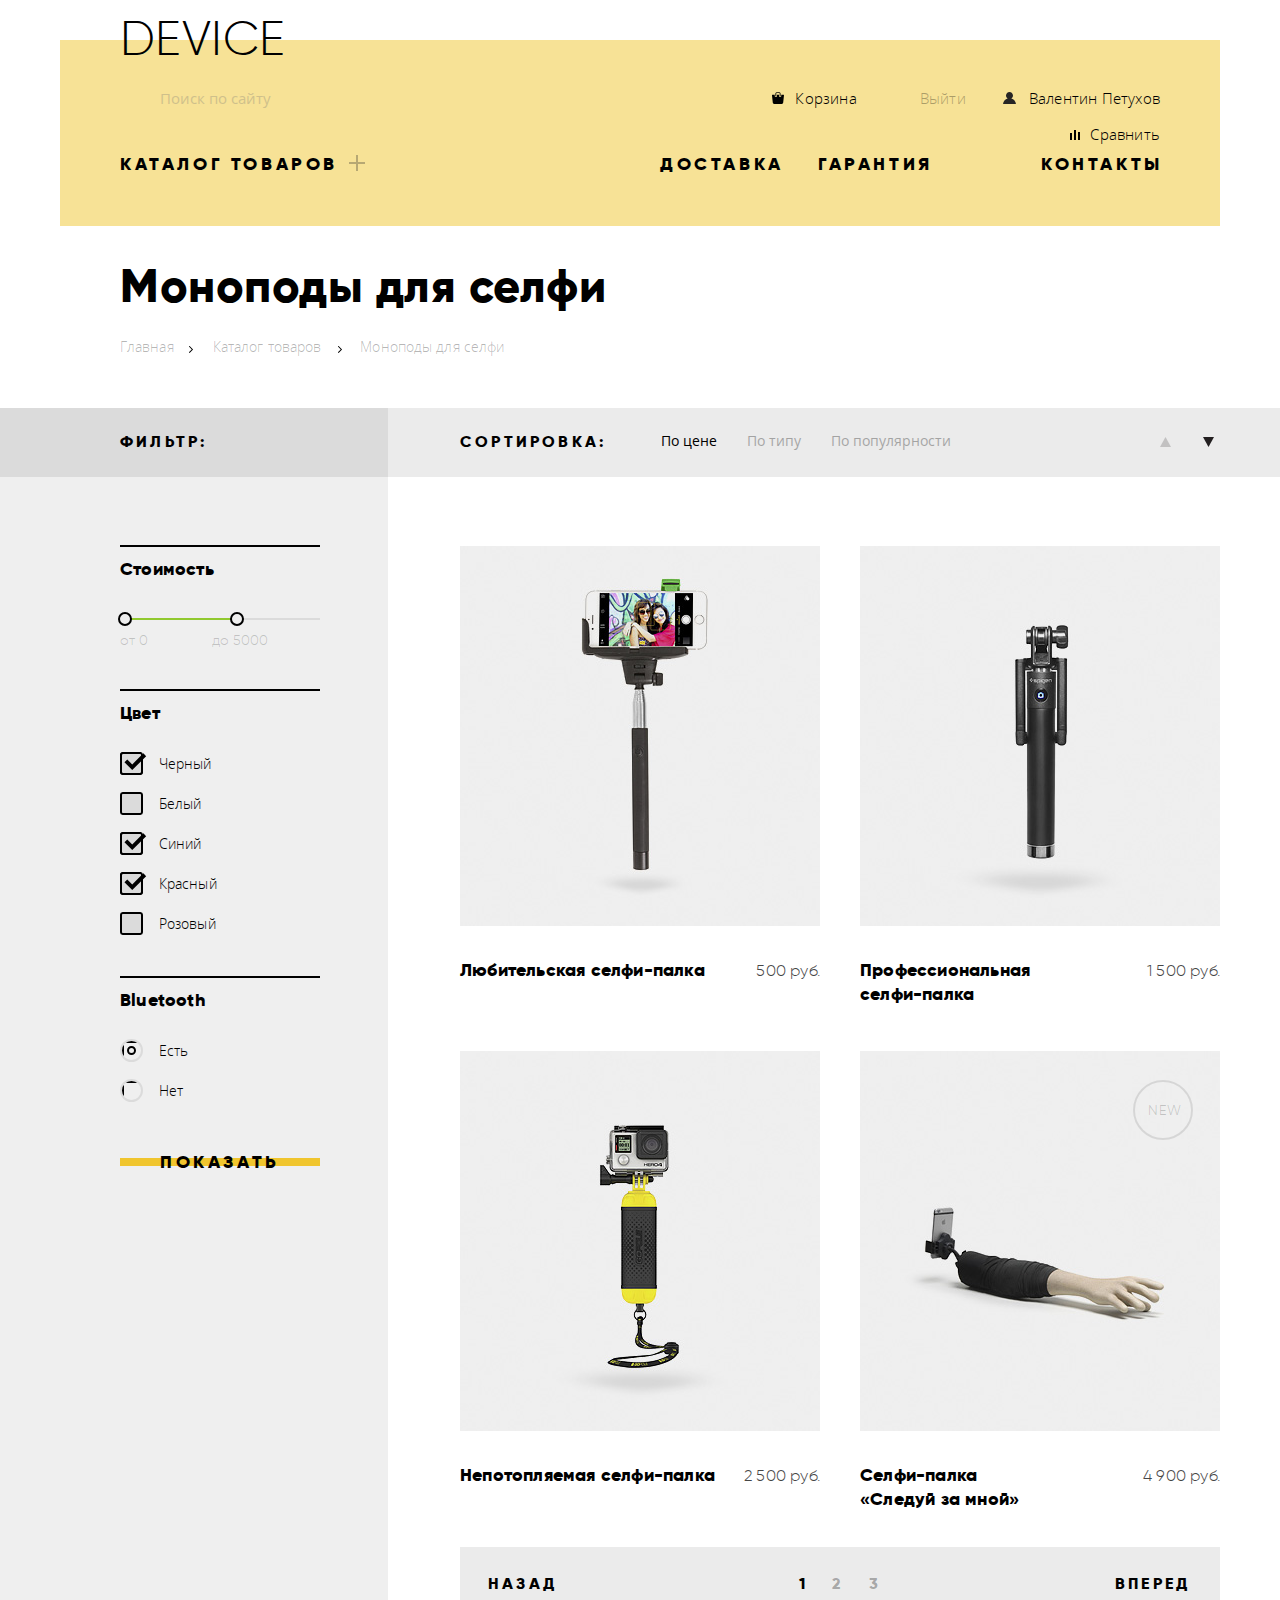
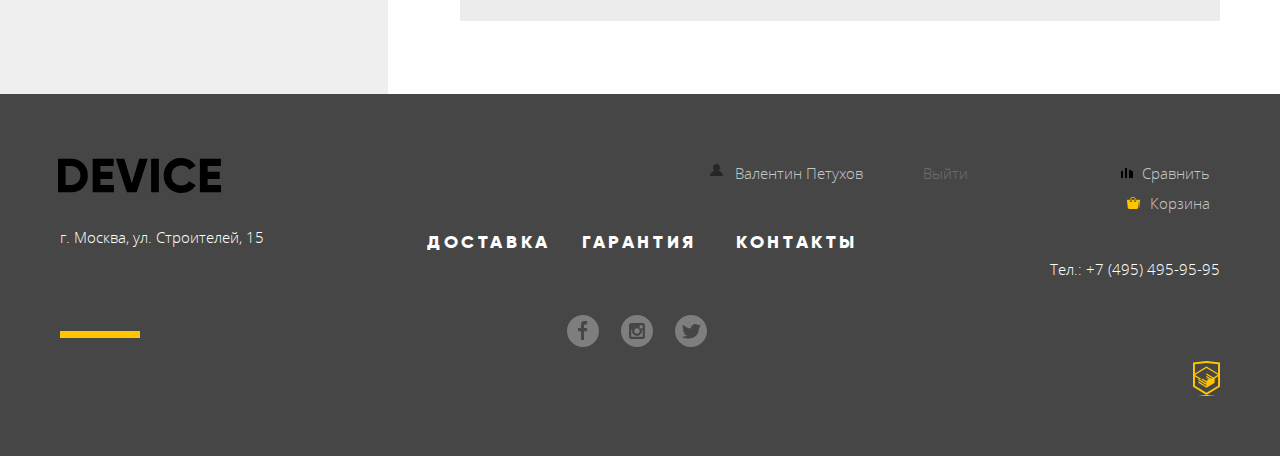
==== commit bbc92944: "Update catalog.html" ====
--- a/catalog.html
+++ b/catalog.html
@@ -217,7 +217,7 @@
         <div class="telephone">
           Тел.: +7 (495) 495-95-95
         </div>
-        <div class="copyright">
+        <div class="copyright footer">
           <a href="https://htmlacademy.ru">HTML Academy</a>
         </div>
       </div>
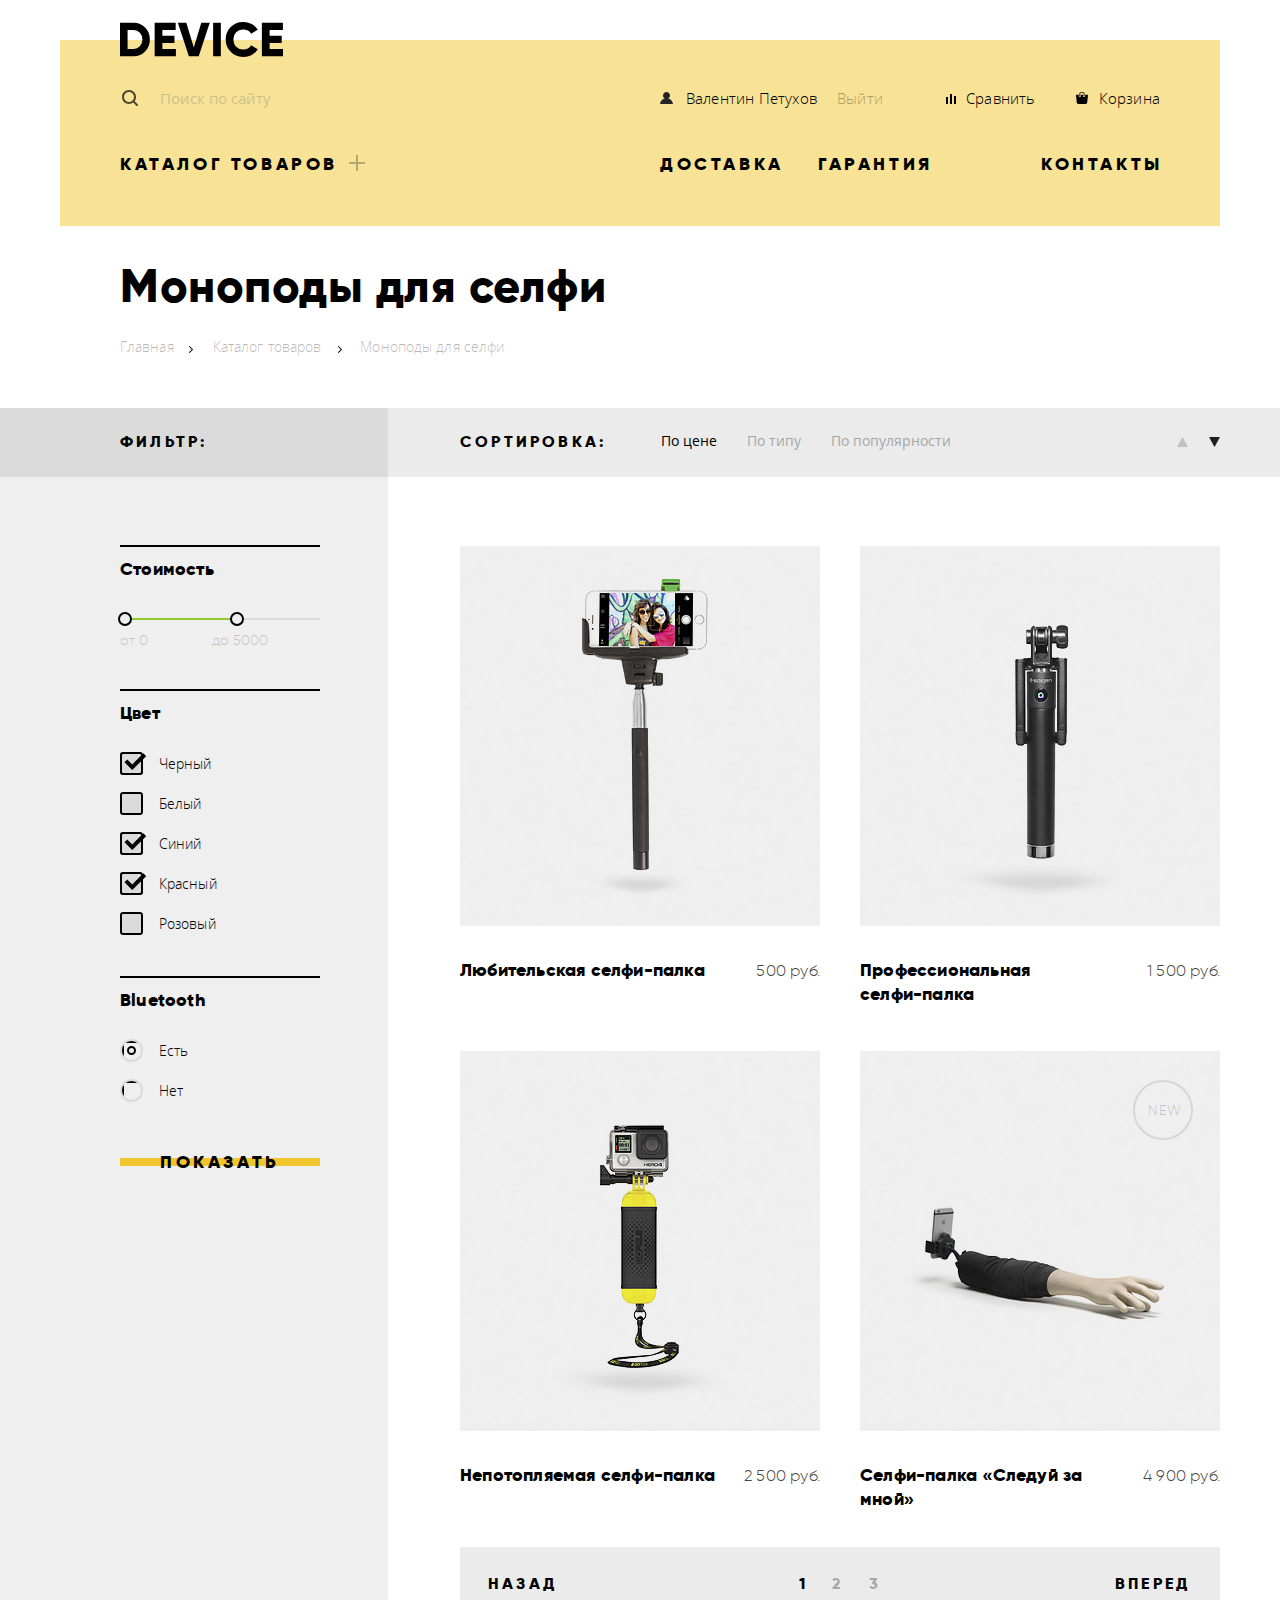
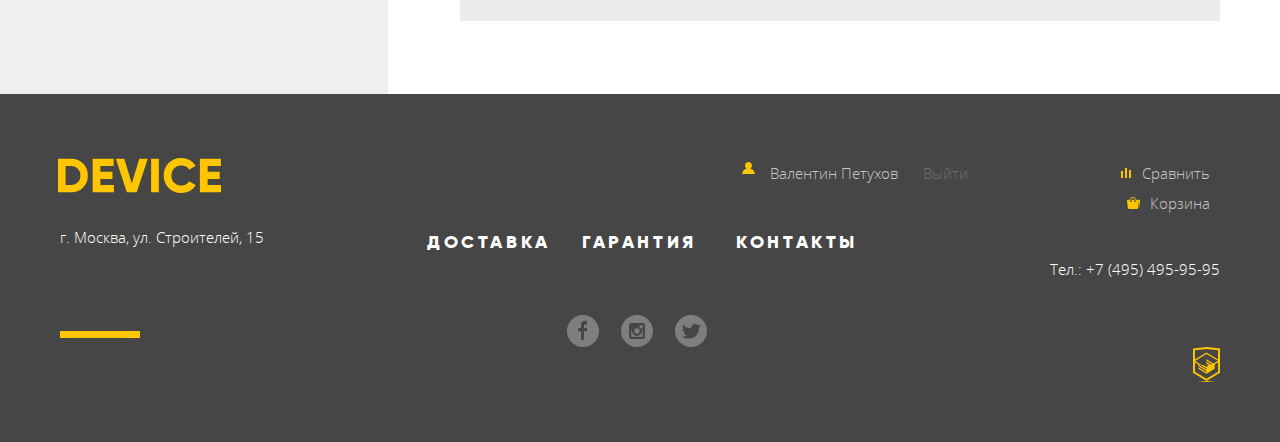
==== commit 1750e406: "Update catalog.html" ====
--- a/catalog.html
+++ b/catalog.html
@@ -10,16 +10,14 @@
 <body>
   <header class="catalog-header container">
     <div class="center clearfix">
-        <a class="logo" href="index.html">
-          DEVICE
-        </a>
-      <form class="search-form" action="https://echo.htmlacademy.ru" method="post">
-        <input type="search" name="search" placeholder="Поиск по сайту">
-        <input type="submit" name="submit" value="Найти">
-      </form>
+        <a href="index.html"><img src="img/logo.svg" class="logo"></a>
+        <form class="search-form" action="https://echo.htmlacademy.ru" method="post">
+          <input class="search-form-field" type="search" name="search" placeholder="Поиск по сайту">
+          <input type="submit" name="submit" value="Найти">
+        </form>
       <div class="user-block">
         <a class="enter" href="profile.html">Валентин Петухов</a>
-        <a class="exit" href="logout.html">Выйти</a>
+        <a class="exit header" href="logout.html">Выйти</a>
         <a class="basket" href="basket.html">Корзина</a>
         <a class="compare" href="compare.html">Сравнить</a>
       </div>
@@ -155,8 +153,7 @@
                 <a class="object-action-compare" href="#">Добавить к сравнению</a>
               </div>
               <a class="object-name" href="follow-me-selfie-stick.html">
-                Селфи-палка<br>
-                «Следуй за мной»
+                Селфи-палка «Следуй за мной»
               </a>
               <span>4 900 руб.</span>
             </article>
@@ -186,7 +183,7 @@
     <div class="container clearfix">
       <div class="footer-left">
         <a href="index.html">
-          <img src="img/logo.svg" class="logo-footer">
+          <img src="img/logo-footer.svg" class="logo-footer" alt="логотип DEVICE">
         </a>
         <p>
           г. Москва, ул. Строителей, 15
@@ -200,11 +197,11 @@
         </div>
         <div class="footer-social">
           <a class="social-btn social-btn-fb" href="https://www.facebook.com/device-shop/">
-            <img src="img/invalid-name1.svg" class="layer">Фейсбук</a>
+            <img src="img/invalid-name1.svg" class="layer" alt="Facebook">Фейсбук</a>
           <a class="social-btn social-btn-inst" href="https://www.instagram.com/device-shop/">
-            <img src="img/invalid-name2.svg" class="layer">Инстаграм</a>
+            <img src="img/invalid-name2.svg" class="layer" alt="Instagram">Инстаграм</a>
           <a class="social-btn social-btn-tw" href="https://twitter.com/device-shop/">
-            <img src="img/invalid-name3.svg" class="layer">Твиттер</a>
+            <img src="img/invalid-name3.svg" class="layer" alt="Twitter">Твиттер</a>
         </div>
       </div>
       <div class="footer-right">
--- a/css/style.css
+++ b/css/style.css
@@ -83,14 +83,9 @@
 
 .logo {
   position: absolute;
-  top: -30px;
-  left: 57px;
+  top: -18px;
+  left: 60px;
   z-index: 0;
-  font-size: 48px;
-  font-family:"Gilroy","Arial",sans-serif;
-  color: #000000;
-  text-decoration: none;
-  letter-spacing: .01em;
 }
 
 .logo[href]:hover,body {
@@ -132,7 +127,7 @@
   border: none;
   border-top: 2px solid transparent;
   border-bottom: 2px solid transparent;
-  opacity:0.3;
+  opacity: 0.3;
 }
 
 .search-form input[type=search]::-ms-clear {
@@ -144,7 +139,7 @@
 }
 
 .search-form input[type=search]:focus {
-  border-bottom: 2px solid #000;
+  border-bottom: 2px solid #000000;
   outline: none;
   opacity: 1;
 }
@@ -155,17 +150,17 @@
   min-height: 49px;
   margin-left: -4px;
   background-color: #f7e296;
-  border: 2px solid #000;
+  border: 2px solid #000000;
   outline: none;
   cursor: pointer;
 }
 
-.search-form input[type=submit]:hover{
-  color:#ffffff;
-  background-color:#000000;
-}
-
-.search-form input[type=submit]:active{
+.search-form input[type=submit]:hover {
+  color: #ffffff;
+  background-color: #000000;
+}
+
+.search-form input[type=submit]:active {
   color: rgba(255,255,255,.3);
 }
 
@@ -176,7 +171,6 @@
 
 .user-block {
   float: right;
-  width: 500px;
   margin-top: 6px;
 
   font-family: "Opensans", "Arial", sans-serif;
@@ -188,6 +182,11 @@
   letter-spacing: 0.2px;
   text-align: left;
   color: #000000;
+}
+
+.user-block.index {
+  width: 500px;
+
 }
 
 .user-block a {
@@ -209,6 +208,10 @@
 a.exit {
   margin-left: 20px;
   padding-left: 0;
+}
+
+a.exit.header {
+  margin-right: 20px;
 }
 
 .enter::before {
@@ -518,7 +521,7 @@
 .main-description p {
   width: 485px;
   margin: 0;
-  font-family: OpenSans;
+  font-family: "Opensans", "Arial", sans-serif;
   font-size: 15px;
   font-weight: 300;
   font-style: normal;
@@ -544,7 +547,7 @@
   position: relative;
   display: inline-block;
   padding: 9px 5px;
-  font-family: Gilroy;
+  font-family: "Gilroy", "Arial", sans-serif;
   font-size: 18px;
   font-weight: 800;
   font-style: normal;
@@ -658,7 +661,7 @@
 }
 
 .type-item-link:active {
-  color: rgba(0,0,0,.3);
+  color: rgba(0,0,0,0.3);
 }
 
 .type-block {
@@ -963,8 +966,8 @@
 }
 
 .contacts img {
-    margin-top: 10px;
-    margin-bottom: 5px;
+  margin-top: 10px;
+  margin-bottom: 5px;
 }
 
 .contacts .write-us-btn {
@@ -1109,42 +1112,18 @@
   margin-bottom: 36px;
 }
 
+.footer-user-block.index {
+  float: right;
+}
+
 .footer-user-block.catalog {
   float: right;
   width: 500px;
   font-family: "Opensans", "Arial", sans-serif;
-  margin-right: 16px;
 }
 
 .footer-user-block.catalog:first-child {
   margin-right: 10px;
-}
-
-.user-block {
-  float: right;
-  width: 500px;
-  margin-top: 6px;
-
-  font-family: "Opensans", "Arial", sans-serif;
-  font-size: 15px;
-  font-weight: 300;
-  font-style: normal;
-  font-stretch: normal;
-  line-height: 2;
-  letter-spacing: 0.2px;
-  text-align: left;
-  color: #000000;
-}
-
-.user-block a {
-    position: relative;
-    float: right;
-    margin-left: 37px;
-    padding-left: 26px;
-    line-height: 36px;
-    color: #000000;
-    text-decoration: none;
-    letter-spacing: 0.2px;
 }
 
 .footer-user-block a {
@@ -1155,15 +1134,21 @@
   text-decoration: none;
 }
 
-.footer-enter {
-  margin-left:
-}
-
-.footer-user-block+.exit {
+.footer-user-block.index a:nth-child(1) {
   margin-left: 0;
 }
 
-.footer-user-block a:first-child {
+.footer-user-block a:first-child:before {
+  content: "";
+  position: absolute;
+  top: 10px;
+  left: -3px;
+  width: 13px;
+  height: 12px;
+  background-image: url(../img/user-footer.svg);
+}
+
+.footer-user-block.catalog a:nth-child(2) {
   margin-left: 0;
 }
 
@@ -1186,7 +1171,7 @@
 .footer-compare::before {
   top: 10px;
   left: 4px;
-  width: 12px;
+  width: 10px;
   height: 10px;
   background-image: url(../img/compare-footer.svg);
 }
@@ -1208,7 +1193,7 @@
 }
 
 .telephone {
-  margin-bottom: 56px;
+  margin-bottom: 42px;
   font-family: OpenSans, "Arial", sans-serif;
   font-size: 15px;
   font-weight: 300;
@@ -1230,10 +1215,6 @@
   width: 27px;
   height: 35px;
   background-image: url(../img/logo-html.svg);
-}
-
-.copyright.footer a{
-  margin-top: -15px;
 }
 
 .copyright a:hover {
@@ -1285,6 +1266,9 @@
   background-color: #f0c52e;
 }
 
+.modal-close:hover::after,.modal-close:hover::before {
+  background-color: #f0c52e;
+}
 
 .modal-close:active,.modal-map .modal-close:active {
   opacity: 0.1;
@@ -1323,7 +1307,7 @@
   vertical-align: baseline;
 }
 
-.form-write-us-email input,.form-write-us-letter textarea,.form-write-us-name input{
+.form-write-us-email input,.form-write-us-letter textarea,.form-write-us-name input {
   margin-top: 13px;
   font-size: 14px;
   line-height: 18px;
@@ -1344,7 +1328,7 @@
   margin-right: 40px;
 }
 
-.form-write-us-letter textarea{
+.form-write-us-letter textarea {
   width: 740px;
   height: 124px;
   padding: 16px 20px;
@@ -1379,8 +1363,6 @@
 
 .modal-show {
   display: block;
-  -webkit-animation: modal-open .6s ease-in-out;
-  animation: modal-open .6s ease-in-out
 }
 
 .modal-error {
@@ -1398,7 +1380,6 @@
 }
 
 .catalog-header .logo {
-  top: -28px;
   left: 60px;
 }
 
@@ -1573,10 +1554,15 @@
   content: "";
   position: absolute;
   top: 5px;
-  left: 0;
+  left: 6px;
   width: 11px;
   height: 10px;
   }
+
+  .catalog-sort .btn-up::before {
+    left: 17px;
+  }
+
 .catalog-sort .btn-down::before {
   background-image: url(../img/icon-down-dir.svg);
 }
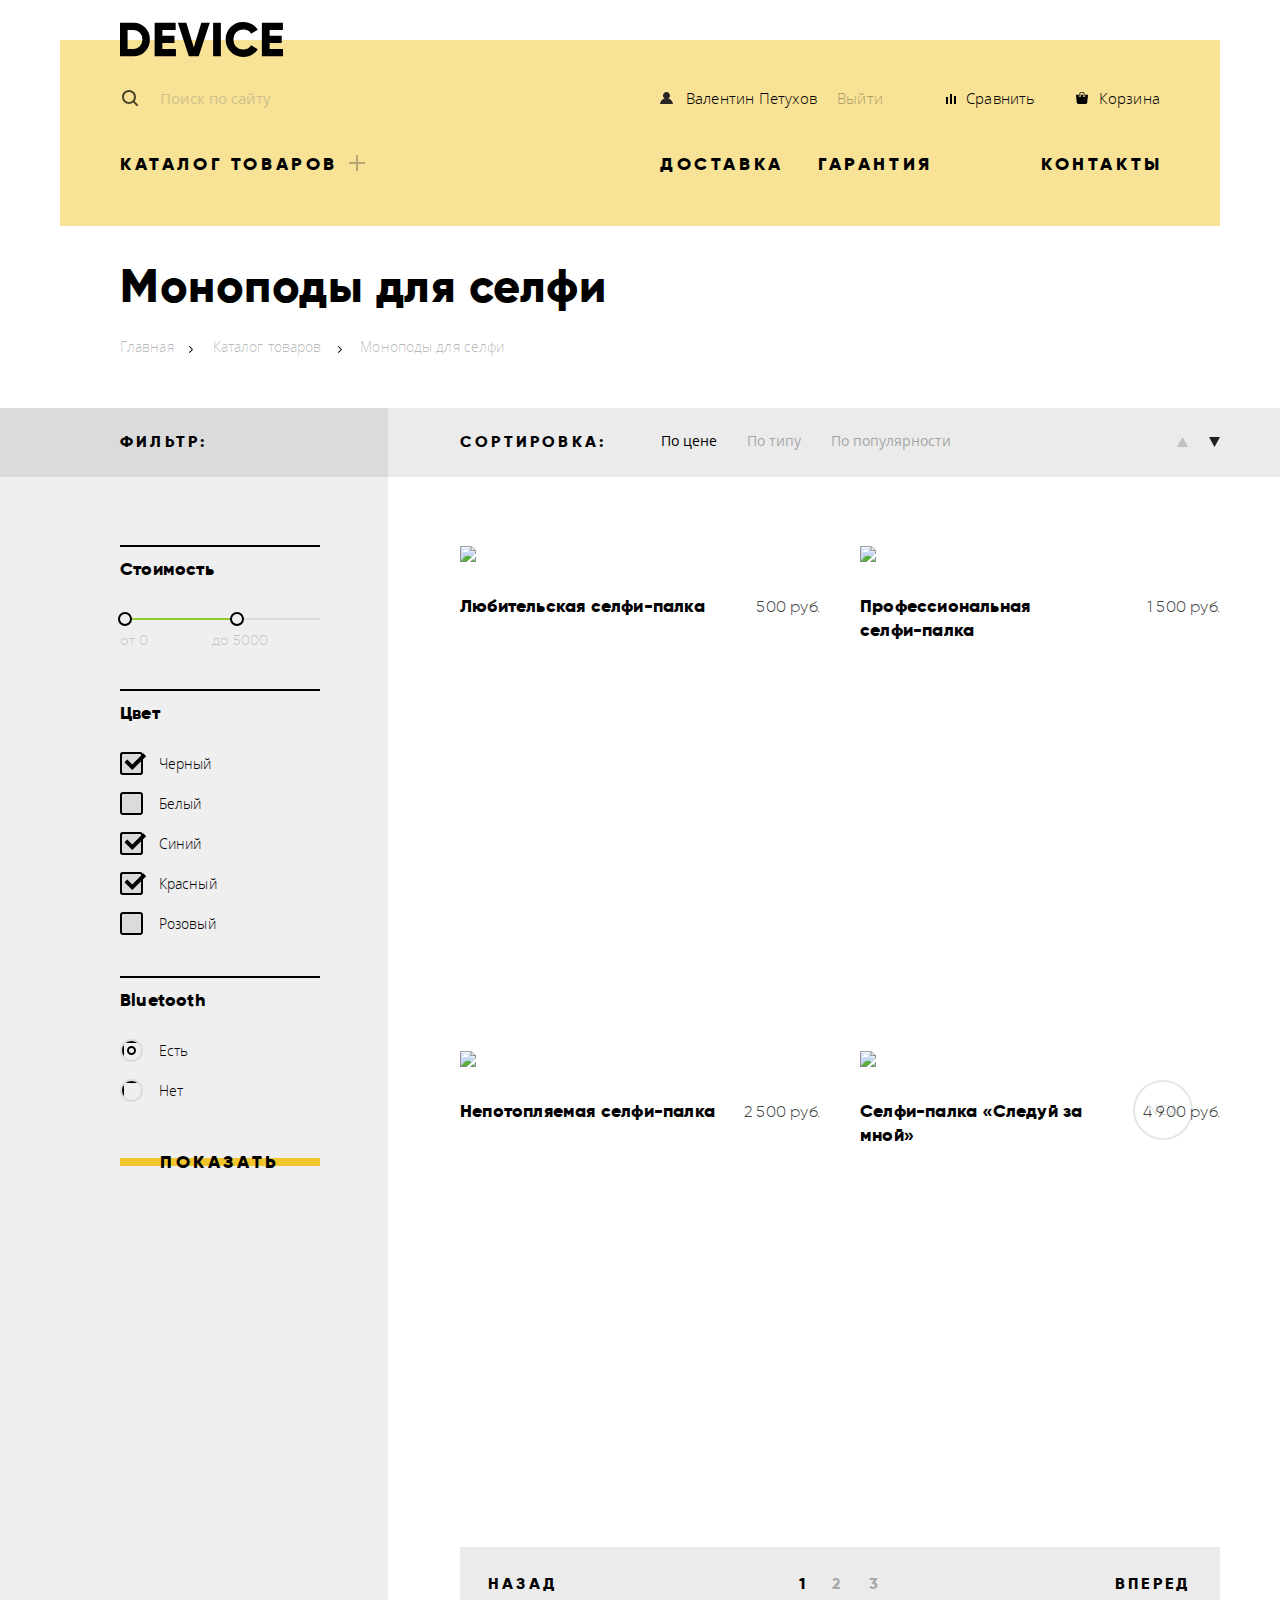
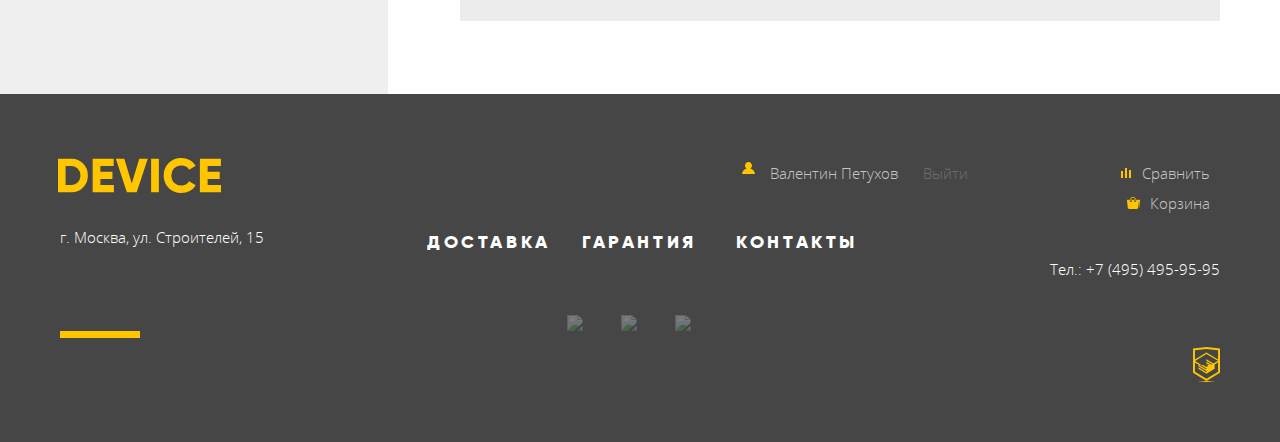
==== commit f802fbee: "Update catalog.html" ====
--- a/catalog.html
+++ b/catalog.html
@@ -10,11 +10,11 @@
 <body>
   <header class="catalog-header container">
     <div class="center clearfix">
-        <a href="index.html"><img src="img/logo.svg" class="logo"></a>
-        <form class="search-form" action="https://echo.htmlacademy.ru" method="post">
+      <a href="index.html"><img src="img/logo.svg" class="logo" alt="логотип DEVICE" width="163" height="35"></a>
+      <form class="search-form" action="https://echo.htmlacademy.ru" method="post">
           <input class="search-form-field" type="search" name="search" placeholder="Поиск по сайту">
           <input type="submit" name="submit" value="Найти">
-        </form>
+      </form>
       <div class="user-block">
         <a class="enter" href="profile.html">Валентин Петухов</a>
         <a class="exit header" href="logout.html">Выйти</a>
@@ -104,7 +104,7 @@
               <input class="filter-checkbox" type="checkbox" name="pink" id="pink">
               <label for="pink">Розовый</label>
             </fieldset>
-            <fieldset>
+            <fieldset class="radio-checkbox">
               <legend class="form-legend">Bluetooth</legend>
               <input class="filter-radio" type="radio" value="Есть" name="bluetooth" id="bth-yes" checked>
               <label for="bth-yes">Есть</label>
@@ -117,45 +117,53 @@
         <div class="catalog-items">
           <div class="found-items">
             <article class="object-item">
-              <img class="object-img" src="img/item-1-jpg.jpg" width="360" height="380" alt="item-1">
-              <div class="object-action">
-                <a class="object-action-buy device-btn" href="basket.html">В корзину</a>
-                <a class="object-action-compare" href="#">Добавить к сравнению</a>
-              </div>
+              <img class="object-img" src="img/object-item1.jpg" width="360" height="380" alt="item-1">
+              <div class="object-action">
+                <a class="object-action-buy device-btn" href="basket.html">В корзину</a>
+                <a class="object-action-compare" href="#">Добавить к сравнению</a>
+              </div>
+              <div class="object-data">
               <a class="object-name" href="amateur-selfie-stick.html">Любительская селфи-палка</a>
               <span>500 руб.</span>
+              </div>
             </article>
             <article class="object-item">
-              <img class="object-img" src="img/item-2-jpg.jpg" width="360" height="380" alt="item-2">
-              <div class="object-action">
-                <a class="object-action-buy device-btn" href="basket.html">В корзину</a>
-                <a class="object-action-compare" href="#">Добавить к сравнению</a>
-              </div>
+              <img class="object-img" src="img/object-item2.jpg" width="360" height="380" alt="item-2">
+              <div class="object-action">
+                <a class="object-action-buy device-btn" href="basket.html">В корзину</a>
+                <a class="object-action-compare" href="#">Добавить к сравнению</a>
+              </div>
+              <div class="object-data">
               <a class="object-name" href="pro-selfie-stick.html">
-                Профессиональная<br>
-                селфи-палка
+                Профессиональная
+              <div>селфи-палка</div>
               </a>
               <span>1 500 руб.</span>
+              </div>
             </article>
             <article class="object-item">
-              <img class="object-img" src="img/item-3-jpg.jpg" width="360" height="380" alt="item-3">
-              <div class="object-action">
-                <a class="object-action-buy device-btn" href="basket.html">В корзину</a>
-                <a class="object-action-compare" href="#">Добавить к сравнению</a>
-              </div>
+              <img class="object-img" src="img/object-item3.jpg" width="360" height="380" alt="item-3">
+              <div class="object-action">
+                <a class="object-action-buy device-btn" href="basket.html">В корзину</a>
+                <a class="object-action-compare" href="#">Добавить к сравнению</a>
+              </div>
+              <div class="object-data">
               <a class="object-name" href="unsinkable-selfie-stick.html">Непотопляемая селфи-палка</a>
               <span>2 500 руб.</span>
+              </div>
             </article>
             <article class="object-item new">
-              <img class="object-img" src="img/item-4-jpg.jpg" width="360" height="380" alt="item-4">
-              <div class="object-action">
-                <a class="object-action-buy device-btn" href="basket.html">В корзину</a>
-                <a class="object-action-compare" href="#">Добавить к сравнению</a>
-              </div>
+              <img class="object-img" src="img/object-item4.jpg" width="360" height="380" alt="item-4">
+              <div class="object-action">
+                <a class="object-action-buy device-btn" href="basket.html">В корзину</a>
+                <a class="object-action-compare" href="#">Добавить к сравнению</a>
+              </div>
+              <div class="object-data">
               <a class="object-name" href="follow-me-selfie-stick.html">
                 Селфи-палка «Следуй за мной»
               </a>
               <span>4 900 руб.</span>
+              </div>
             </article>
           </div>
           <ul class="catalog-nav">
@@ -183,7 +191,7 @@
     <div class="container clearfix">
       <div class="footer-left">
         <a href="index.html">
-          <img src="img/logo-footer.svg" class="logo-footer" alt="логотип DEVICE">
+          <img src="img/logo-footer.svg" class="logo-footer" alt="логотип DEVICE" width="163" height="35">
         </a>
         <p>
           г. Москва, ул. Строителей, 15
@@ -197,16 +205,16 @@
         </div>
         <div class="footer-social">
           <a class="social-btn social-btn-fb" href="https://www.facebook.com/device-shop/">
-            <img src="img/invalid-name1.svg" class="layer" alt="Facebook">Фейсбук</a>
+            <img src="img/social-icon-facebook.svg" class="layer" alt="Facebook" width="32" height="32">Фейсбук</a>
           <a class="social-btn social-btn-inst" href="https://www.instagram.com/device-shop/">
-            <img src="img/invalid-name2.svg" class="layer" alt="Instagram">Инстаграм</a>
+            <img src="img/social-icon-instagram.svg" class="layer" alt="Instagram" width="32" height="32">Инстаграм</a>
           <a class="social-btn social-btn-tw" href="https://twitter.com/device-shop/">
-            <img src="img/invalid-name3.svg" class="layer" alt="Twitter">Твиттер</a>
+            <img src="img/social-icon-twitter.svg" class="layer" alt="Twitter" width="32" height="32">Твиттер</a>
         </div>
       </div>
       <div class="footer-right">
         <div class="footer-user-block catalog">
-          <a class="enter" href="profile.html">Валентин Петухов</a>
+          <a class="enter footer" href="profile.html">Валентин Петухов</a>
           <a class="exit" href="logout.html">Выйти</a>
           <a class="footer-compare" href="compare.html">Сравнить</a>
           <a class="footer-basket" href="basket.html">Корзина</a>
@@ -215,7 +223,7 @@
           Тел.: +7 (495) 495-95-95
         </div>
         <div class="copyright footer">
-          <a href="https://htmlacademy.ru">HTML Academy</a>
+          <a href="https://htmlacademy.ru/intensive/htmlcss">HTML Academy</a>
         </div>
       </div>
     </div>
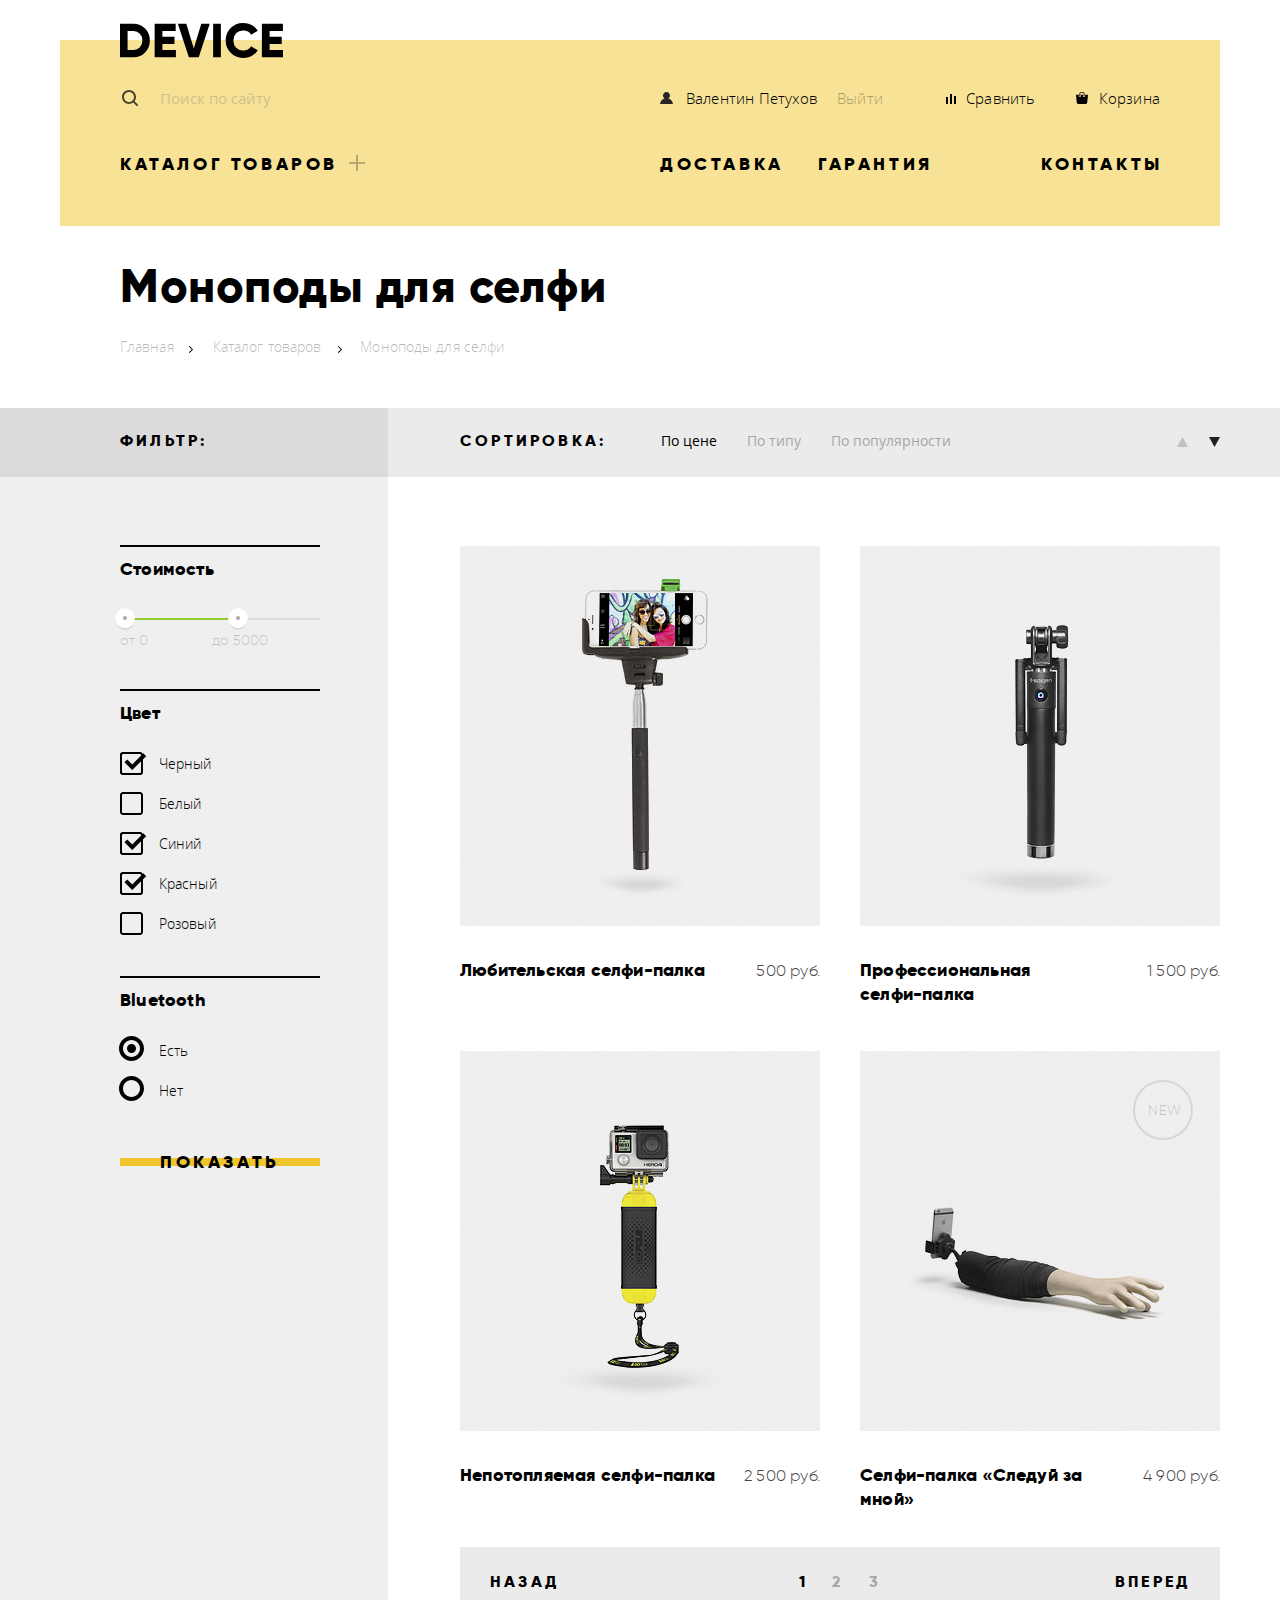
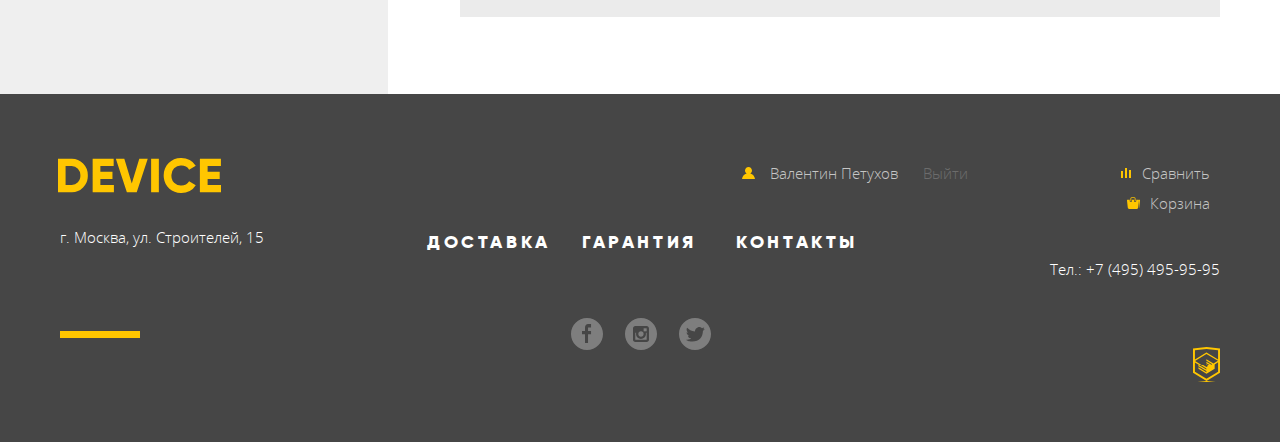
==== commit 9ab392cc: "Update catalog.html" ====
--- a/catalog.html
+++ b/catalog.html
@@ -62,8 +62,8 @@
         <div class="catalog-sort">
           <h2>Сортировка:</h2>
           <div class="catalog-sort-direction">
-             <a class="btn-up" href="#">up</a>
-             <a class="btn-down current">down</a>
+             <a class="btn-up" href="#" aria-label="По возрастанию"></a>
+             <a class="btn-down current" aria-label="По убыванию">down</a>
           </div>
           <div class="catalog-sort-type">
              <a class="current">По цене</a>
--- a/css/style.css
+++ b/css/style.css
@@ -1,52 +1,40 @@
 body {
-  min-width: 1240px;
+  min-width: 1200px;
   font-weight: 400;
   font-size: 15px;
-  font-family:"Opensans", "Arial", sans-serif;
+  font-family: "Opensans", "Arial", sans-serif;
 }
 
 @font-face {
-  font-family:'Gilroy';
-  src: url('../web/gilroyextrabold.woff2') format('woff2');
-  src: url('../web/gilroyextrabold.woff') format('woff');
+  font-family:"Gilroy";
+  src: url("../fonts/gilroyextrabold.woff2") format("woff2");
+  src: url("../fonts/gilroyextrabold.woff") format("woff");
   font-weight: 800;
   font-style: normal;
 }
 
 @font-face {
-  font-family:'Gilroy';
-  src: url('../web/gilroylight.woff2') format('woff2');
-  src: url('../web/gilroylight.woff') format('woff');
+  font-family:"Gilroy";
+  src: url("../fonts/gilroylight.woff2") format("woff2");
+  src: url("../fonts/gilroylight.woff") format("woff");
   font-weight: 300;
   font-style: normal;
 }
 
 @font-face {
-  font-family:'Opensans';
-  src: url('../web/opensans.woff2') format('woff2');
-  src: url('../web/opensans.woff') format('woff');
+  font-family:"Opensans";
+  src: url("../fonts/opensans.woff2") format("woff2");
+  src: url("../fonts/opensans.woff") format("woff");
   font-weight: 400;
   font-style: normal;
 }
 
 @font-face {
-  font-family:'Opensans';
-  src: url('../web/opensanslight.woff2') format('woff2');
-  src: url('../web/opensanslight.woff') format('woff');
+  font-family:"Opensans";
+  src: url("../fonts/opensanslight.woff2") format("woff2");
+  src: url("../fonts/opensanslight.woff") format("woff");
   font-weight: 300;
   font-style: normal;
-}
-
-h1,h2 {
-  font-family: "Gilroy", "Arial", sans-serif;
-  font-size:47px;
-  font-weight: 800;
-  font-style: normal;
-  font-stretch: normal;
-  line-height: 1.19;
-  letter-spacing: 0.5px;
-  text-align: left;
-  color: #000000;
 }
 
 body>input[type=radio] {
@@ -59,7 +47,7 @@
 
 .clearfix::after {
   content: "";
-  display: table;
+  display: flex;
   clear: both;
 }
 
@@ -82,10 +70,8 @@
 }
 
 .logo {
-  position: absolute;
-  top: -18px;
-  left: 60px;
-  z-index: 0;
+  float: left;
+  margin-top: -51px;
 }
 
 .logo[href]:hover,body {
@@ -93,11 +79,11 @@
 }
 
 .logo[href]:active {
-  color:#666;
+  color: #666666;
 }
 
 .hidden {
-  display:none;
+  display: none;
 }
 
 .search-form {
@@ -186,7 +172,6 @@
 
 .user-block.index {
   width: 500px;
-
 }
 
 .user-block a {
@@ -261,6 +246,7 @@
   padding-left: 0;
   font-size: 0;
 }
+
 .main-nav li {
   display: inline-block;
   vertical-align: baseline;
@@ -301,14 +287,14 @@
 }
 
 .index-catalog::after {
-    content: "";
-    position: absolute;
-    top: 2px;
-    right: 0;
-    width: 16px;
-    height: 16px;
-    opacity: 0.3;
-    background-image: url(../img/plus.svg);
+  content: "";
+  position: absolute;
+  top: 2px;
+  right: 0;
+  width: 16px;
+  height: 16px;
+  opacity: 0.3;
+  background-image: url(../img/plus.svg);
 }
 
 .main-catalog>li:nth-of-type(2) {
@@ -360,8 +346,8 @@
   margin-right: 40px;
 }
 
-.catalog-add li:last-child{
-    display: block;
+.catalog-add li:last-child {
+  display: flex;
 }
 
 .catalog-add li,.slider-btn li{
@@ -391,11 +377,11 @@
 }
 
 .main-item {
-    position: relative;
-    top: -108px;
-    display: none;
-    min-height: 400px;
-    padding-right: 50px;
+  position: relative;
+  top: -108px;
+  display: none;
+  min-height: 400px;
+  padding-right: 50px;
 }
 
 .slider {
@@ -459,14 +445,22 @@
 }
 
 #main-item-btn-1:checked~.index-main #slide-1,#main-item-btn-2:checked~.index-main #slide-2,#main-item-btn-3:checked~.index-main #slide-3,#services-btn-1:checked~.index-main #services-courier,#services-btn-2:checked~.index-main #services-warranty,#services-btn-3:checked~.index-main #services-credit {
-  display:block
+  display: flex;
 }
 
 .main-description {
   position: relative;
-  float: right;
   width: 511px;
   padding-top: 35px;
+  margin-left: 126px;
+}
+
+.main-description.second {
+  margin-left: 139px;
+}
+
+.main-description.third {
+  margin-left: 43px;
 }
 
 .main-description::before {
@@ -502,7 +496,6 @@
   z-index: 2;
   margin-top: 41px;
   margin-bottom: 19px;
-  margin-left: -3px;
   font-family: "Gilroy", "Arial", sans-serif;
   font-size: 47px;
   font-weight: 800;
@@ -533,7 +526,7 @@
 }
 
 .main-description p:last-of-type {
-  margin-bottom: 43px;
+  margin-bottom: 44px;
 }
 
 .main-description a {
@@ -545,8 +538,10 @@
 
 .device-btn {
   position: relative;
-  display: inline-block;
-  padding: 9px 5px;
+  display: flex;
+  width: 220px;
+  justify-content: space-around;
+  padding: 9px 0;
   font-family: "Gilroy", "Arial", sans-serif;
   font-size: 18px;
   font-weight: 800;
@@ -556,13 +551,12 @@
   letter-spacing: 3.6px;
   color: #000000;
   vertical-align: top;
-  text-align: center;
   text-transform: uppercase;
   text-decoration: none;
 }
 
 .device-btn:active {
-  color: rgba(0,0,0,.3);
+  color: rgba(0,0,0,0.3);
 }
 
 .device-btn::before {
@@ -602,7 +596,7 @@
 }
 
 .main-features .main-features-value {
-  display: block;
+  display: flex;
   font-family: "Gilroy", "Arial", sans-serif;
   font-size: 36px;
   font-weight: 300;
@@ -615,8 +609,8 @@
 }
 
 .main-features-type {
-  display: block;
-  margin-top: 10px;
+  display: flex;
+  margin-top: 7px;
   font-family: "Opensans", "Arial", sans-serif;
   vertical-align: baseline;
   font-size: 13px;
@@ -630,14 +624,16 @@
 }
 
 .type-items {
+  display: flex;
   position: relative;
   top: -14px;
-  margin-bottom: 170px;
+  margin-bottom: 168px;
   font-size: 0;
 }
 
 .type-items a {
-  display: inline-block;
+  display: flex;
+  flex-direction: column;
   width: 160px;
   font-family: "Gilroy","Arial",sans-serif;
   vertical-align: top;
@@ -747,9 +743,8 @@
 
 .services-btn label {
   z-index: 1;
-  min-width: 135px;
+  width: 160px;
   max-width: 250px;
-  padding-left: 20px;
   background-color: transparent;
   border: none;
   outline: none;
@@ -789,8 +784,10 @@
 }
 
 .services-item {
-  position: relative;
-  top: -42px;
+  display: flex;
+  flex-direction: column;
+  position: relative;
+  top: -38px;
   display: none;
   float: right;
   width: 715px;
@@ -815,12 +812,24 @@
   background-position: 543px 1px;
 }
 
+.services-item h2 {
+  font-family: "Gilroy", "Arial", sans-serif;
+  font-size: 47px;
+  font-weight: 800;
+  font-style: normal;
+  font-stretch: normal;
+  line-height: 1.02;
+  letter-spacing: 0.5px;
+  color: #000000;
+  margin-top: 3px;
+}
+
 .services-item h2,.services-item p {
   float: left;
   width: 440px;
   margin-top: 0;
-  margin-bottom: 26px;
-  letter-spacing: .018em;
+  margin-bottom: 32px;
+  letter-spacing: 0.5px;
 }
 
 .services-item p {
@@ -831,7 +840,6 @@
   font-stretch: normal;
   line-height: 2;
   letter-spacing: 0.2px;
-  text-align: left;
   color: #464646;
 }
 
@@ -842,42 +850,20 @@
 .partners {
   margin-bottom: 95px;
   font-size: 0;
-}
-
-.partners a {
-  position: relative;
-  display: inline-block;
-  width: 260px;
-  margin-right: 40px;
-  vertical-align: baseline;
-}
-
-.partners a:last-child {
-  margin-right: 0;
-  margin-left: -3px;
-}
-
-.partners img:last-child {
-  position: absolute;
-  top: 0;
-  left: 0;
-  opacity: 0;
-}
-
-.partners img {
-  transition: opacity .2s ease-in;
-}
-
-.partner-link:hover img:first-child {
-  opacity: 0;
-}
-
-.partner-link:hover img:last-child {
+  display: flex;
+  justify-content: space-between;
+}
+
+.partners img{
+  opacity: 0.2;
+}
+
+.partner-link img:hover{
   opacity: 1;
 }
 
 .about-company h2 {
-  margin-top: 45px;
+  margin-top: 50px;
   margin-bottom: 38px;
   margin-left: -3px;
   font-family: "Gilroy", "Arial", sans-serif;
@@ -917,17 +903,13 @@
 
 .about-company p {
   margin-top: 0;
-  margin-bottom: 30px;
+  margin-bottom: 25px;
   padding-top: 6px;
   padding-right: 3px;
   font-family: "OpenSans", "Arial", sans-serif;
   font-size: 15px;
   font-weight: 300;
-  font-style: normal;
-  font-stretch: normal;
   line-height: 2;
-  letter-spacing: normal;
-  text-align: left;
   color: #464646;
 }
 
@@ -953,7 +935,7 @@
 }
 
 .about-us a {
-  min-width: 250px;
+  min-width: 260px;
   max-width: 475px;
 }
 
@@ -1074,20 +1056,20 @@
   width: 160px;
   min-height: 38px;
   margin: 0 auto;
+  display: flex;
 }
 
 .social-btn {
-  position: relative;
-  display: inline-block;
   width: 39px;
   height: 38px;
   font-size: 0;
-  vertical-align: top;
   opacity: 0.3;
+  margin-left: 4px;
+  margin-top: 3px;
 }
 
 .social-btn-fb,.social-btn-inst {
-  margin-right:11px;
+  margin-right: 11px;
 }
 
 .social-btn:active {
@@ -1099,7 +1081,7 @@
   width: 340px;
   padding-top: 10px;
   text-align: right;
-  font-family: "OpenSans", "Arial", sans-serif;
+  font-family: "Opensans", "Arial", sans-serif;
   font-size: 15px;
   font-weight: 300;
   font-style: normal;
@@ -1138,10 +1120,10 @@
   margin-left: 0;
 }
 
-.footer-user-block a:first-child:before {
-  content: "";
-  position: absolute;
-  top: 10px;
+.enter.footer::before {
+  content: "";
+  position: absolute;
+  top: 15px;
   left: -3px;
   width: 13px;
   height: 12px;
@@ -1194,7 +1176,7 @@
 
 .telephone {
   margin-bottom: 42px;
-  font-family: OpenSans, "Arial", sans-serif;
+  font-family: "OpenSans", "Arial", sans-serif;
   font-size: 15px;
   font-weight: 300;
   font-style: normal;
@@ -1296,9 +1278,14 @@
 
 .form-write-us label {
   margin-bottom: 40px;
+  font-family: "Gilroy", "Arial", sans-serif;
   font-size: 18px;
-  line-height: 18px;
-  font-family: "Gilroy", "Arial", sans-serif;
+  font-weight: 800;
+  font-style: normal;
+  font-stretch: normal;
+  line-height: 1.33;
+  letter-spacing: normal;
+  color: #000000;
 }
 
 .form-write-us-email,.form-write-us-name {
@@ -1362,7 +1349,9 @@
 }
 
 .modal-show {
-  display: block;
+  display: flex;
+
+  animation: bounce 0.6s;
 }
 
 .modal-error {
@@ -1438,23 +1427,23 @@
 
 .breadscrumbs a {
   font-size: 14px;
-  color: rgba(0,0,0,.3);
+  color: rgba(0,0,0,0.3);
   text-decoration: none;
 }
 
 .breadscrumbs a:not(.current):hover,.catalog-nav a:not(.current):not(.nav-prev-next):hover {
-  color: rgba(0,0,0,.6);
+  color: rgba(0,0,0,0.6);
 }
 
 .breadscrumbs a:not(.current):active {
-  color:rgba(0,0,0,.1)
+  color: rgba(0,0,0,0.1)
 }
 
 .tittles-wr {
   width: 100%;
   overflow: hidden;
   background: #ebebeb;
-  background: linear-gradient(to right,#dbdbdb 0%,#dbdbdb 49%,#ebebeb 50%,#ebebeb 100%);
+  background: linear-gradient(to right,#dbdbdb 0%,#dbdbdb 50%,#ebebeb 50%,#ebebeb 100%);
 }
 
 .catalog-sort,.filter-tittle {
@@ -1488,7 +1477,7 @@
   margin: 0;
   padding-left: 72px;
   text-transform: uppercase;
-  font-family: Gilroy;
+  font-family: "Gilroy", "Arial", sans-serif;
   font-size: 16px;
   font-weight: 800;
   letter-spacing: 3.2px;
@@ -1516,8 +1505,8 @@
 }
 
 .catalog-sort-direction {
-    float: right;
-    width: 60px;
+  float: right;
+  width: 60px;
 }
 
 .catalog-sort-direction a {
@@ -1559,7 +1548,7 @@
   height: 10px;
   }
 
-  .catalog-sort .btn-up::before {
+.catalog-sort .btn-up::before {
     left: 17px;
   }
 
@@ -1574,7 +1563,7 @@
 .content-wr {
   overflow: hidden;
   background: #efefef;
-  background: linear-gradient(to right,#efefef 0%,#efefef 29%,#fff 30%,#fff 100%);
+  background: linear-gradient(to right,#efefef 0%,#efefef 50%,#ffffff 50%,#ffffff 100%);
 }
 
 .height-alignment {
@@ -1634,28 +1623,25 @@
 
 .range-controls .toggle {
   position: absolute;
-  top: -6px;
-  left: 0;
-  width: 10px;
-  height: 10px;
-  background: #eeeeee;
-  border: 2px solid #000000;
+  top: -10px;
+  left: -10px;
+  width: 20px;
+  height: 22px;
+  background-image: url(../img/filter-button-1.svg);
   border-radius: 50%;
   cursor: pointer;
 }
 
 .range-controls .toggle:active {
-  background-color: #7eae29;
-  border: 3px solid #fff;
-  box-shadow: 0 5px 5px -3px rgba(0,0,0,.75);
+  background-image: url(../img/filter-button-2.svg);
 }
 
 .range-controls .toggle-min {
-  left: -2px;
+  left: -5px;
 }
 
 .range-controls .toggle-max {
-  left: 110px;
+  left: 108px;
 }
 
 .range-controls .scale {
@@ -1670,7 +1656,7 @@
   font-size: 14px;
   font-weight: 300;
   line-height: 1.71;
-  color: rgba(0,0,0,.2);
+  color: rgba(0,0,0,0.2);
 }
 
 .selected-price span:first-child {
@@ -1679,7 +1665,7 @@
 
 .filter-form label {
   position: relative;
-  display: block;
+  display: flex;
   padding-left: 39px;
   font-family: "OpenSans", "Arial", sans-serif;
   font-size: 14px;
@@ -1702,16 +1688,26 @@
   background-image: url(../img/checkbox-off.svg);
 }
 
-.filter-checkbox+label::before,.filter-checkbox:checked+label::before {
-  background-color: #dbdbdb;
+.radio-checkbox label::before {
+  content: "";
+  position: absolute;
+  top: 5px;
+  left: -1px;
+  width: 25px;
+  height: 25px;
+  background-image:  url(../img/radio-off.svg);
 }
 
 .filter-checkbox:enabled+label:hover::before {
-  background-color: #cecece;
-}
-
-.filter-checkbox:enabled:checked+label:hover::before {
-  background-color: #c4c4c4;
+  opacity: 0.6;
+}
+
+.filter-checkbox:checked+label:hover::before {
+  opacity: 0.6;
+}
+
+.filter-checkbox:checked+label:hover::after {
+  opacity: 0.6;
 }
 
 .filter-checkbox:checked+label::after {
@@ -1724,34 +1720,33 @@
   background-image: url(../img/checkbox-on.svg);
 }
 
-.filter-radio+label::before {
-  box-sizing: border-box;
-  border: 2px solid #dbdbdb;
-  border-radius: 50%;
-}
-
 .filter-radio:enabled+label:hover::before{
-  border: 2px solid #cecece;
+  opacity: 0.6;
 }
 
 .filter-radio:enabled:checked+label:hover::before {
-  border: 2px solid #c4c4c4;
+  opacity: 0.6;
+}
+
+.filter-radio:enabled:checked+label:hover::after {
+  opacity: 0.6;
 }
 
 .filter-radio:checked+label::after {
   content: "";
-  position: absolute;
-  top: 15px;
+  background-color: #000000;
+  position: absolute;
+  top: 13px;
   left: 7px;
   box-sizing: border-box;
   width: 9px;
   height: 9px;
-  border: 2px solid #000000;
+  border: 4px solid #000000;
   border-radius: 50%;
 }
 
 .filter-checkbox:disabled+label,.filter-checkbox:disabled+label:hover,.filter-radio:disabled+label,.filter-radio:disabled+label:hover {
-  opacity: 0.3;
+  opacity: 0.25;
 }
 
 .filter-form button {
@@ -1766,10 +1761,13 @@
 
 .catalog-items {
   width: 832px;
-  margin-top: 50px;
+  padding-top: 50px;
+  background-color: #ffffff;
 }
 
 .found-items {
+  display: flex;
+  flex-wrap: wrap;
   margin-bottom: 10px;
   padding-left: 72px;
   font-size: 0;
@@ -1777,12 +1775,10 @@
 
 .object-item {
   position: relative;
-  display: inline-block;
   width: 360px;
   min-height: 486px;
   margin-top: 19px;
   font-size: 0;
-  vertical-align: top;
 }
 
 .object-item:nth-of-type(2n+1) {
@@ -1862,6 +1858,10 @@
   color: rgba(0,0,0,0.2);
 }
 
+.object-data {
+  display: flex;
+}
+
 .object-name {
   width: 260px;
   margin: 0;
@@ -1882,7 +1882,6 @@
 }
 
 .catalog-nav a,.object-item span {
-  display: inline-block;
   font-size :16px
 }
 
@@ -1902,9 +1901,9 @@
   justify-content: center;
   width: 510px;
   min-height: 20px;
-  margin-bottom: 73px;
+  margin-bottom: 77px;
   margin-left: 72px;
-  padding: 25px 125px;
+  padding: 23px 125px;
   list-style: none;
   font-size: 0;
   text-align: center;
@@ -1928,11 +1927,16 @@
 li.catalog-nav-prev {
   left: 0;
   text-align: center;
+  margin-top: 23px;
+  margin-left: 2px;
 }
 
 li.catalog-nav-next {
   right: 0;
   text-align: left;
+  margin-top: 23px;
+  margin-left: 2px;
+
 }
 
 .catalog-nav a {
@@ -1970,3 +1974,43 @@
 .catalog-nav-next .nav-prev-next:active,.catalog-nav-prev .nav-prev-next:active {
   color: rgba(0,0,0,0.3);
 }
+
+@keyframes bounce {
+  0% {
+    transform: translateY(-2000px);
+  }
+
+  70% {
+    transform: translateY(30px);
+  }
+
+  90% {
+    transform: translateY(-10px);
+  }
+
+  100% {
+    transform: translateY(0);
+  }
+}
+
+@keyframes shake {
+  0%,
+  100% {
+    transform: translateX(0);
+  }
+
+  10%,
+  30%,
+  50%,
+  70%,
+  90% {
+    transform: translateX(-10px);
+  }
+
+  20%,
+  40%,
+  60%,
+  80% {
+    transform: translateX(10px);
+  }
+}
